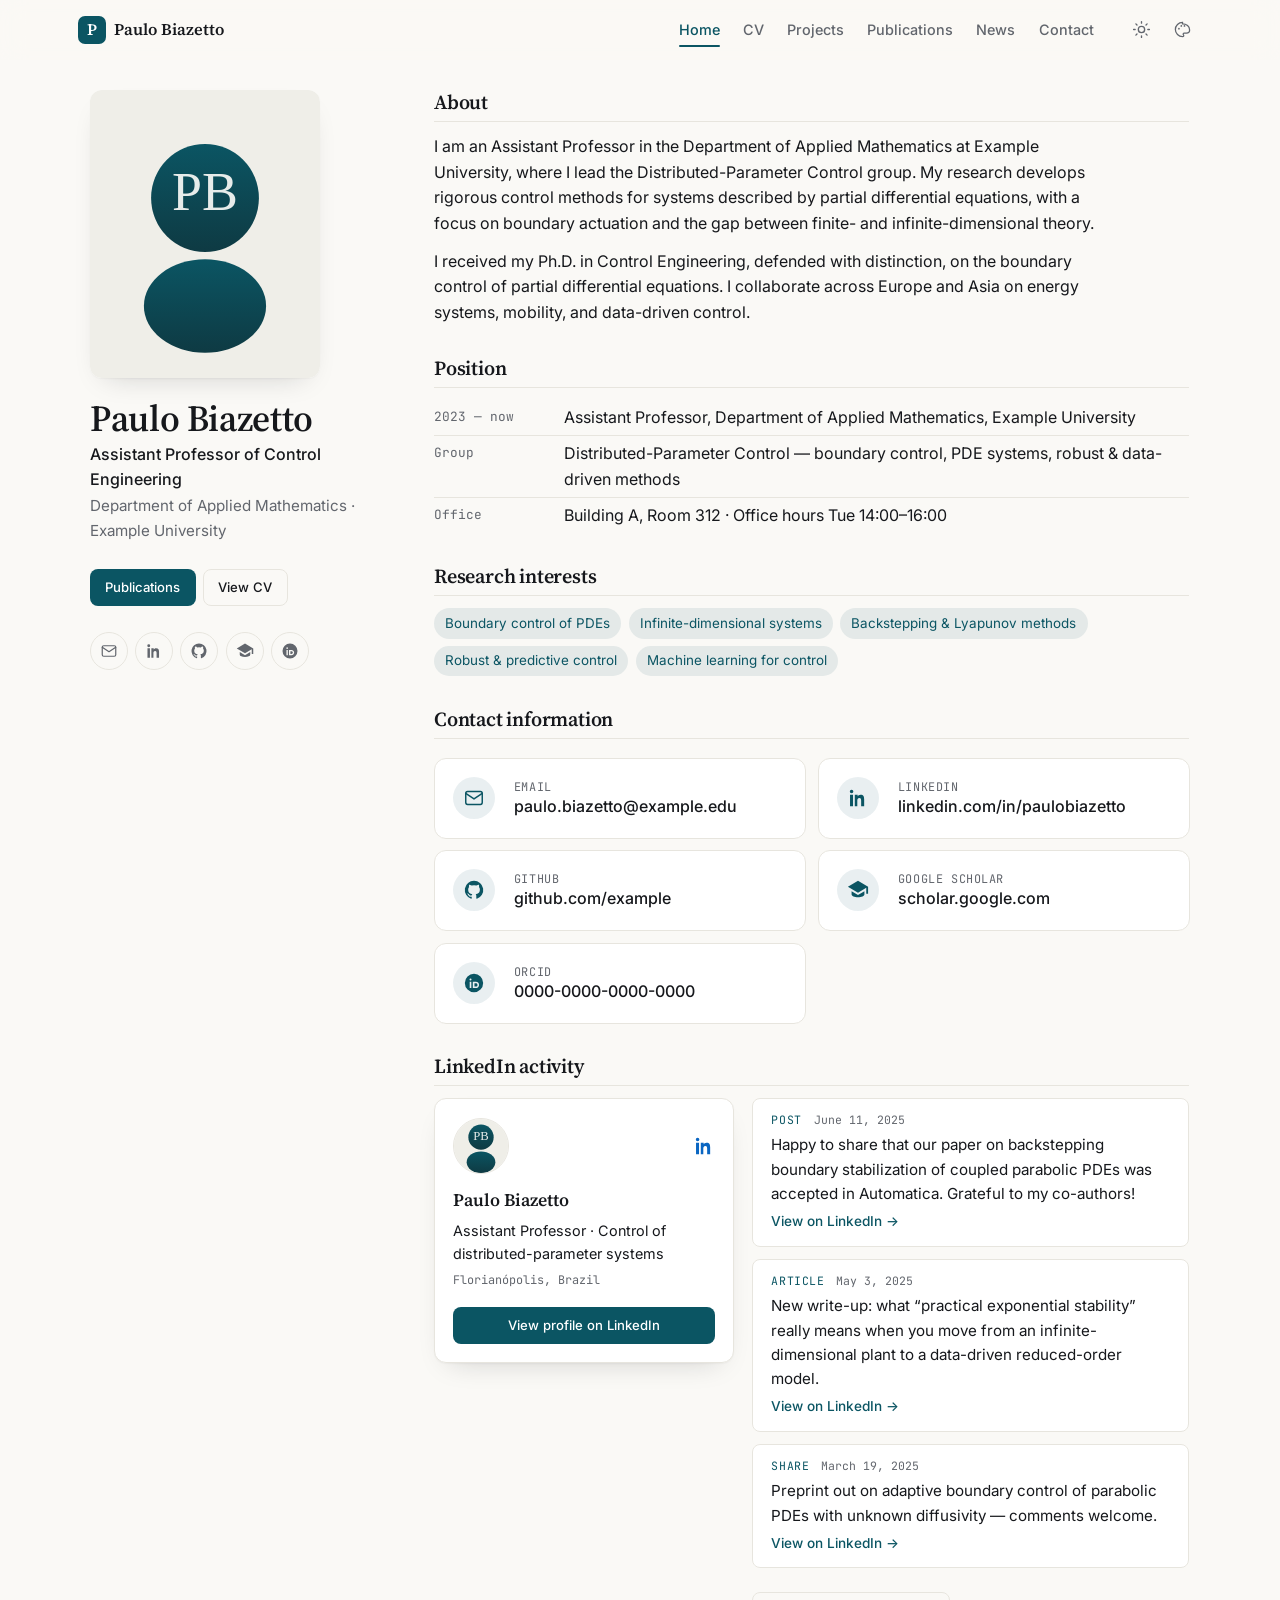
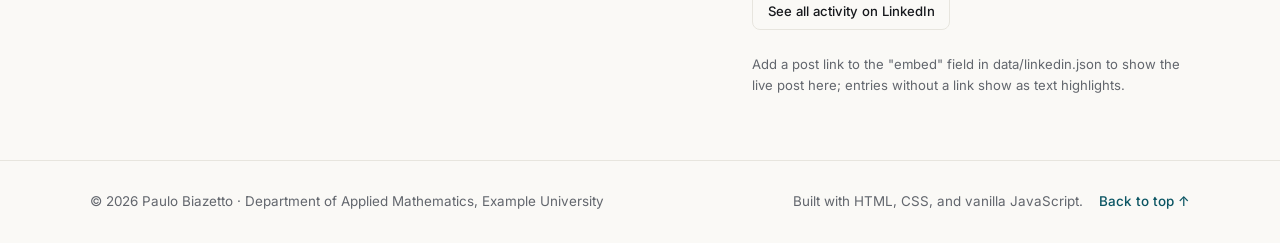
==== index.html @ f9e69242 "Initial commit" ====
<!DOCTYPE html>
<html lang="en">
<head>
  <meta charset="UTF-8" />
  <meta name="viewport" content="width=device-width, initial-scale=1.0" />

  <!-- SEO & social (edit per page) -->
  <title>Paulo Biazetto — Control of Distributed-Parameter Systems</title>
  <meta name="description" content="Homepage of Paulo Biazetto: boundary control of PDEs, infinite-dimensional systems, and machine learning for control. About, position, contact, and LinkedIn activity." />
  <meta name="keywords" content="Paulo Biazetto, boundary control, PDE control, infinite-dimensional systems, backstepping, robust control, applied mathematics" />
  <meta name="author" content="Paulo Biazetto" />
  <link rel="canonical" href="https://example.edu/~paulo.biazetto/index.html" />
  <meta property="og:type" content="website" />
  <meta property="og:title" content="Paulo Biazetto — Control of Distributed-Parameter Systems" />
  <meta property="og:description" content="Boundary control of PDEs, infinite-dimensional systems, and machine learning for control." />
  <meta property="og:url" content="https://example.edu/~paulo.biazetto/index.html" />
  <meta property="og:image" content="assets/profile/profile.svg" />
  <meta name="twitter:card" content="summary_large_image" />
  <meta name="twitter:title" content="Paulo Biazetto — Control of Distributed-Parameter Systems" />
  <meta name="twitter:description" content="Boundary control of PDEs, infinite-dimensional systems, and machine learning for control." />
  <meta name="twitter:image" content="assets/profile/profile.svg" />
  <link rel="icon" type="image/svg+xml" href="assets/icons/favicon.svg" />

  <!-- Fonts -->
  <link rel="preconnect" href="https://fonts.googleapis.com" />
  <link rel="preconnect" href="https://fonts.gstatic.com" crossorigin />
  <link href="https://fonts.googleapis.com/css2?family=Inter:wght@400;500;600&family=Source+Serif+4:opsz,wght@8..60,400;8..60,600&family=JetBrains+Mono:wght@400;500&display=swap" rel="stylesheet" />

  <link rel="stylesheet" href="style.css" />

  <!-- Apply saved theme/accent BEFORE first paint to avoid a flash.
       This tiny script must stay inline in <head>. -->
  <script>
    (function () {
      try {
        var t = localStorage.getItem("site-theme");
        var prefersDark = window.matchMedia && window.matchMedia("(prefers-color-scheme: dark)").matches;
        if (t === "dark" || (t === null && prefersDark)) {
          document.documentElement.setAttribute("data-theme", "dark");
        }
        var a = localStorage.getItem("site-accent");
        if (a) document.documentElement.style.setProperty("--color-primary", a);
      } catch (e) {}
    })();
  </script>
</head>

<body data-page="home">
  <span id="top"></span>
  <a class="skip-link" href="#home-main">Skip to main content</a>

  <!-- Shared header is injected here by script.js -->
  <header class="site-header" id="site-header"></header>

  <main class="page">
    <div class="container">
      <div class="home-grid">

        <!-- LEFT: identity / presentation -->
        <aside class="home-aside">
          <!-- Professional photo placeholder — replace src with a real photo. -->
          <img class="home-photo" src="assets/profile/profile.svg" alt="Portrait of Paulo Biazetto" width="640" height="800" />
          <div>
            <h1 class="home-name">Paulo Biazetto</h1>
            <p class="home-role">Assistant Professor of Control Engineering</p>
            <p class="home-affil">Department of Applied Mathematics · Example University</p>
          </div>
          <div class="home-actions">
            <a class="button button--primary button--sm" href="publications.html">Publications</a>
            <a class="button button--ghost button--sm" href="cv.html">View CV</a>
          </div>
          <!-- Social icons injected from the shared CONTACTS config -->
          <div class="socials" data-socials aria-label="Profiles and contact"></div>
        </aside>

        <!-- RIGHT: about, position, interests, contact, linkedin -->
        <div class="home-main" id="home-main">

          <!-- About / Biography -->
          <section class="home-block" aria-labelledby="about-heading">
            <h2 class="home-block__heading" id="about-heading">About</h2>
            <div class="prose">
              <p>
                I am an Assistant Professor in the Department of Applied Mathematics at
                Example University, where I lead the Distributed-Parameter Control group.
                My research develops rigorous control methods for systems described by
                partial differential equations, with a focus on boundary actuation and the
                gap between finite- and infinite-dimensional theory.
              </p>
              <p>
                I received my Ph.D. in Control Engineering, defended with distinction, on the
                boundary control of partial differential equations. I collaborate across
                Europe and Asia on energy systems, mobility, and data-driven control.
              </p>
            </div>
          </section>

          <!-- Position -->
          <section class="home-block" aria-labelledby="position-heading">
            <h2 class="home-block__heading" id="position-heading">Position</h2>
            <div class="kv">
              <span class="kv__key">2023 — now</span>
              <span>Assistant Professor, Department of Applied Mathematics, Example University</span>
            </div>
            <div class="kv">
              <span class="kv__key">Group</span>
              <span>Distributed-Parameter Control — boundary control, PDE systems, robust &amp; data-driven methods</span>
            </div>
            <div class="kv">
              <span class="kv__key">Office</span>
              <span>Building A, Room 312 · Office hours Tue 14:00–16:00</span>
            </div>
          </section>

          <!-- Research interests -->
          <section class="home-block" aria-labelledby="interests-heading">
            <h2 class="home-block__heading" id="interests-heading">Research interests</h2>
            <ul class="tag-list">
              <li class="tag">Boundary control of PDEs</li>
              <li class="tag">Infinite-dimensional systems</li>
              <li class="tag">Backstepping &amp; Lyapunov methods</li>
              <li class="tag">Robust &amp; predictive control</li>
              <li class="tag">Machine learning for control</li>
            </ul>
          </section>

          <!-- Contact information (shared config) -->
          <section class="home-block" id="home-contact" aria-labelledby="contact-heading">
            <h2 class="home-block__heading" id="contact-heading">Contact information</h2>
            <ul class="contact-list" data-contacts></ul>
          </section>

          <!-- LinkedIn activity -->
          <section class="home-block linkedin" aria-labelledby="linkedin-heading">
            <h2 class="home-block__heading" id="linkedin-heading">LinkedIn activity</h2>
            <div class="linkedin__grid">
              <!-- Native profile card (always rendered, styled to match) -->
              <div class="linkedin__profile" id="linkedin-profile"></div>
              <!-- Recent posts (from a feed if configured, else curated highlights) -->
              <div class="linkedin__feed" id="linkedin-feed"></div>
            </div>
          </section>

        </div>
      </div>
    </div>
  </main>

  <!-- Shared footer is injected here by script.js -->
  <footer class="site-footer" id="site-footer"></footer>

  <script src="script.js" defer></script>
</body>
</html>
---- style.css ----
/* ===================================================================
   Paulo Biazetto — Academic Website (v2)
   style.css

   What changed from v1
   --------------------
   • Multipage layout (one stylesheet shared by every page)
   • More compact spacing scale and tighter components
   • Theming: light/dark mode + a user-selectable accent color.
     The accent is a single token (--color-primary); every related
     shade is derived from it with color-mix(), so changing one value
     re-themes the whole site. Dark mode is a [data-theme="dark"] layer.

   Sections
   --------
   1. Design tokens + theme layers
   2. Reset & base
   3. Layout primitives
   4. Typography helpers
   5. Header / nav / appearance controls
   6. Components (hero/home, cv, research, projects, publications,
      news, contact, linkedin, footer)
   7. Reveal animations
   8. Responsive
   9. Reduced motion
   =================================================================== */


/* ===================================================================
   1. DESIGN TOKENS  (edit these to re-skin everything)
   =================================================================== */
:root {
  /* --- Accent (single source; shades are derived below) --- */
  --color-primary: #0b5563;
  --color-primary-dark: color-mix(in srgb, var(--color-primary) 86%, #000);
  --color-on-primary: #ffffff;             /* text on accent fills */
  --color-accent-text: var(--color-primary); /* accent used as text (links) */
  --color-tint: color-mix(in srgb, var(--color-primary) 9%, transparent);
  --color-secondary: #8a5a2b;

  /* --- Light theme surfaces --- */
  --color-background: #faf9f6;
  --color-surface: #ffffff;
  --color-text: #16181c;
  --color-muted: #62666d;
  --color-border: #e7e5de;

  /* --- Typography (serif display · sans body · mono data) --- */
  --font-body: "Inter", system-ui, -apple-system, "Segoe UI", Roboto, Helvetica, Arial, sans-serif;
  --font-heading: "Source Serif 4", Georgia, "Times New Roman", serif;
  --font-mono: "JetBrains Mono", ui-monospace, SFMono-Regular, Menlo, Consolas, monospace;

  /* --- Compact spacing scale --- */
  --spacing-xs: 0.45rem;
  --spacing-sm: 0.75rem;
  --spacing-md: 1.15rem;
  --spacing-lg: 1.9rem;
  --spacing-xl: 2.75rem;
  --spacing-2xl: 4rem;

  /* --- Shape & depth --- */
  --radius: 12px;
  --radius-sm: 8px;
  --shadow: 0 1px 2px rgba(20, 22, 26, 0.04), 0 12px 28px -16px rgba(20, 22, 26, 0.22);
  --shadow-hover: 0 2px 4px rgba(20, 22, 26, 0.05), 0 20px 40px -18px rgba(20, 22, 26, 0.30);

  /* --- Motion (single switch; set to 0s to disable) --- */
  --transition-speed: 0.32s;
  --ease: cubic-bezier(0.22, 0.61, 0.36, 1);

  /* --- Layout --- */
  --max-width: 1160px;
  --content-width: 700px;
  --nav-height: 60px;

  color-scheme: light;
}

/* --- Dark theme layer --- */
[data-theme="dark"] {
  --color-background: #0f1216;
  --color-surface: #171b21;
  --color-text: #e8e9e7;
  --color-muted: #99a0a8;
  --color-border: #2a2f37;

  /* In dark mode, lighten the accent when it is used as text/links so
     it keeps enough contrast against the dark background. */
  --color-accent-text: color-mix(in srgb, var(--color-primary) 50%, #ffffff);
  --color-tint: color-mix(in srgb, var(--color-primary) 24%, transparent);
  --color-primary-dark: color-mix(in srgb, var(--color-primary) 78%, #fff);
  --shadow: 0 1px 2px rgba(0, 0, 0, 0.5), 0 16px 34px -18px rgba(0, 0, 0, 0.75);
  --shadow-hover: 0 2px 6px rgba(0, 0, 0, 0.55), 0 22px 44px -18px rgba(0, 0, 0, 0.85);

  color-scheme: dark;
}


/* ===================================================================
   2. RESET & BASE
   =================================================================== */
*,
*::before,
*::after { box-sizing: border-box; }

html {
  scroll-behavior: smooth;
  scroll-padding-top: calc(var(--nav-height) + var(--spacing-md));
  -webkit-text-size-adjust: 100%;
}

body {
  margin: 0;
  font-family: var(--font-body);
  font-size: 1rem;             /* 16px base — denser than v1 */
  line-height: 1.6;
  color: var(--color-text);
  background-color: var(--color-background);
  -webkit-font-smoothing: antialiased;
  text-rendering: optimizeLegibility;
  /* Smooth the flip between light/dark. */
  transition: background-color var(--transition-speed) var(--ease),
              color var(--transition-speed) var(--ease);
}

img { max-width: 100%; height: auto; display: block; }

a {
  color: var(--color-accent-text);
  text-decoration: none;
  transition: color var(--transition-speed) var(--ease);
}
a:hover { color: var(--color-primary-dark); }

ul, ol { list-style: none; margin: 0; padding: 0; }

h1, h2, h3, h4 {
  font-family: var(--font-heading);
  font-weight: 600;
  line-height: 1.2;
  color: var(--color-text);
  margin: 0;
  letter-spacing: -0.01em;
}

:focus-visible {
  outline: 2px solid var(--color-accent-text);
  outline-offset: 3px;
  border-radius: 2px;
}


/* ===================================================================
   3. LAYOUT PRIMITIVES
   =================================================================== */
.container {
  width: 100%;
  max-width: var(--max-width);
  margin-inline: auto;
  padding-inline: var(--spacing-md);
}
.container--narrow { max-width: var(--content-width); }

/* Each page's content lives in .page; padding clears the fixed header. */
.page {
  padding-top: calc(var(--nav-height) + var(--spacing-lg));
  padding-bottom: var(--spacing-2xl);
}

.page-header { margin-bottom: var(--spacing-lg); }

.skip-link {
  position: absolute;
  left: var(--spacing-md);
  top: -100px;
  z-index: 1000;
  background: var(--color-primary);
  color: var(--color-on-primary);
  padding: var(--spacing-xs) var(--spacing-md);
  border-radius: var(--radius-sm);
  transition: top var(--transition-speed) var(--ease);
}
.skip-link:focus { top: var(--spacing-xs); color: var(--color-on-primary); }


/* ===================================================================
   4. TYPOGRAPHY HELPERS
   =================================================================== */
.eyebrow {
  font-family: var(--font-mono);
  font-size: 0.72rem;
  font-weight: 500;
  letter-spacing: 0.16em;
  text-transform: uppercase;
  color: var(--color-accent-text);
  margin: 0 0 var(--spacing-xs);
  display: inline-flex;
  align-items: center;
  gap: 0.6em;
}
.eyebrow::before {
  content: "";
  width: 1.5rem;
  height: 1px;
  background-color: currentColor;
  display: inline-block;
}

.page-title {
  font-size: clamp(1.7rem, 1.2rem + 2vw, 2.3rem);
  margin-bottom: var(--spacing-xs);
}

.section__intro {
  color: var(--color-muted);
  max-width: 62ch;
  margin: 0 0 var(--spacing-lg);
}

.prose p { margin: 0 0 var(--spacing-sm); max-width: 68ch; }
.prose p:last-child { margin-bottom: 0; }

.visually-hidden {
  position: absolute; width: 1px; height: 1px; padding: 0; margin: -1px;
  overflow: hidden; clip: rect(0, 0, 0, 0); white-space: nowrap; border: 0;
}

/* Small heading used inside Home/CV blocks. */
.block-title {
  font-family: var(--font-body);
  font-size: 0.78rem;
  font-weight: 600;
  letter-spacing: 0.08em;
  text-transform: uppercase;
  color: var(--color-muted);
  margin: 0 0 var(--spacing-sm);
}


/* ===================================================================
   5. HEADER / NAV / APPEARANCE CONTROLS
   (markup is injected by script.js into #site-header)
   =================================================================== */
.site-header {
  position: fixed;
  inset: 0 0 auto 0;
  z-index: 100;
  height: var(--nav-height);
  background-color: color-mix(in srgb, var(--color-background) 82%, transparent);
  backdrop-filter: saturate(180%) blur(12px);
  -webkit-backdrop-filter: saturate(180%) blur(12px);
  border-bottom: 1px solid transparent;
  transition: border-color var(--transition-speed) var(--ease),
              box-shadow var(--transition-speed) var(--ease),
              background-color var(--transition-speed) var(--ease);
}
.site-header.is-scrolled {
  border-bottom-color: var(--color-border);
  box-shadow: 0 1px 20px -12px rgba(0, 0, 0, 0.35);
}

.nav {
  height: 100%;
  max-width: var(--max-width);
  margin-inline: auto;
  padding-inline: var(--spacing-md);
  display: flex;
  align-items: center;
  gap: var(--spacing-md);
}

.nav__brand {
  display: inline-flex;
  align-items: center;
  gap: var(--spacing-xs);
  color: var(--color-text);
  font-weight: 600;
  margin-right: auto;            /* push the rest to the right */
}
.nav__brand:hover { color: var(--color-text); }
.nav__brand-mark {
  display: grid; place-items: center;
  width: 28px; height: 28px;
  border-radius: 7px;
  background-color: var(--color-primary);
  color: var(--color-on-primary);
  font-family: var(--font-heading);
  font-size: 1rem;
}
.nav__brand-name { font-family: var(--font-heading); font-size: 1.02rem; }

.nav__menu { display: flex; align-items: center; gap: 0.15rem; }
.nav__link {
  position: relative;
  display: inline-block;
  padding: 0.35rem 0.65rem;
  color: var(--color-muted);
  font-size: 0.9rem;
  font-weight: 500;
  border-radius: var(--radius-sm);
  transition: color var(--transition-speed) var(--ease),
              background-color var(--transition-speed) var(--ease);
}
.nav__link:hover { color: var(--color-text); background-color: var(--color-tint); }
.nav__link.is-active { color: var(--color-accent-text); }
.nav__link.is-active::after {
  content: "";
  position: absolute; left: 0.65rem; right: 0.65rem; bottom: 0;
  height: 2px; background-color: var(--color-accent-text); border-radius: 2px;
}

/* Appearance controls (theme toggle + palette) */
.appearance { display: flex; align-items: center; gap: 0.2rem; position: relative; }
.icon-btn {
  display: grid; place-items: center;
  width: 38px; height: 38px;
  border: 1px solid transparent;
  background: transparent;
  color: var(--color-muted);
  border-radius: var(--radius-sm);
  cursor: pointer;
  transition: color var(--transition-speed) var(--ease),
              background-color var(--transition-speed) var(--ease),
              border-color var(--transition-speed) var(--ease);
}
.icon-btn:hover { color: var(--color-text); background-color: var(--color-tint); }
.icon-btn svg { width: 19px; height: 19px; }

/* Show the correct theme icon for the active theme. */
.icon-btn .icon-moon { display: none; }
[data-theme="dark"] .icon-btn .icon-sun { display: none; }
[data-theme="dark"] .icon-btn .icon-moon { display: block; }

/* Palette popover */
.palette-pop {
  position: absolute;
  top: calc(100% + 8px);
  right: 0;
  width: 232px;
  padding: var(--spacing-md);
  background-color: var(--color-surface);
  border: 1px solid var(--color-border);
  border-radius: var(--radius);
  box-shadow: var(--shadow-hover);
  z-index: 200;
  opacity: 0;
  visibility: hidden;
  transform: translateY(-6px);
  transition: opacity var(--transition-speed) var(--ease),
              transform var(--transition-speed) var(--ease),
              visibility var(--transition-speed) var(--ease);
}
.palette-pop.is-open { opacity: 1; visibility: visible; transform: none; }
.palette-pop__label {
  font-family: var(--font-mono);
  font-size: 0.68rem;
  letter-spacing: 0.08em;
  text-transform: uppercase;
  color: var(--color-muted);
  margin: 0 0 var(--spacing-sm);
}
.swatches { display: flex; flex-wrap: wrap; gap: var(--spacing-xs); margin-bottom: var(--spacing-md); }
.swatch {
  width: 30px; height: 30px;
  border-radius: 50%;
  border: 2px solid transparent;
  outline: 1px solid var(--color-border);
  outline-offset: 1px;
  cursor: pointer;
  padding: 0;
  transition: transform var(--transition-speed) var(--ease);
}
.swatch:hover { transform: scale(1.08); }
.swatch.is-active { border-color: var(--color-surface); outline-color: var(--color-text); }
.palette-custom { display: flex; align-items: center; justify-content: space-between; gap: var(--spacing-sm); }
.palette-custom label { font-size: 0.82rem; color: var(--color-muted); }
.palette-custom input[type="color"] {
  width: 38px; height: 28px; padding: 0; border: 1px solid var(--color-border);
  border-radius: var(--radius-sm); background: none; cursor: pointer;
}

/* Hamburger toggle */
.nav__toggle {
  display: none;
  flex-direction: column; justify-content: center; gap: 5px;
  width: 38px; height: 38px; padding: 0;
  border: none; background: transparent; cursor: pointer; border-radius: var(--radius-sm);
}
.nav__toggle-bar {
  display: block; width: 21px; height: 2px; margin-inline: auto;
  background-color: var(--color-text); border-radius: 2px;
  transition: transform var(--transition-speed) var(--ease), opacity var(--transition-speed) var(--ease);
}
.nav__toggle[aria-expanded="true"] .nav__toggle-bar:nth-child(1) { transform: translateY(7px) rotate(45deg); }
.nav__toggle[aria-expanded="true"] .nav__toggle-bar:nth-child(2) { opacity: 0; }
.nav__toggle[aria-expanded="true"] .nav__toggle-bar:nth-child(3) { transform: translateY(-7px) rotate(-45deg); }


/* ===================================================================
   6a. BUTTONS
   =================================================================== */
.button {
  display: inline-flex; align-items: center; justify-content: center;
  padding: 0.6rem 1.2rem;
  font-family: var(--font-body); font-size: 0.9rem; font-weight: 500;
  border-radius: var(--radius-sm); border: 1px solid transparent; cursor: pointer;
  transition: background-color var(--transition-speed) var(--ease),
              border-color var(--transition-speed) var(--ease),
              color var(--transition-speed) var(--ease),
              transform var(--transition-speed) var(--ease);
}
.button:active { transform: translateY(1px); }
.button--primary { background-color: var(--color-primary); color: var(--color-on-primary); }
.button--primary:hover { background-color: var(--color-primary-dark); color: var(--color-on-primary); }
.button--ghost { background: transparent; border-color: var(--color-border); color: var(--color-text); }
.button--ghost:hover { border-color: var(--color-accent-text); color: var(--color-accent-text); }
.button--sm { padding: 0.45rem 0.9rem; font-size: 0.82rem; }


/* ===================================================================
   6b. HOME — presentation + about side by side
   =================================================================== */
.home-grid {
  display: grid;
  grid-template-columns: 1fr;
  gap: var(--spacing-xl);
  align-items: start;
}

/* Left identity column. */
.home-aside { display: flex; flex-direction: column; gap: var(--spacing-md); }
.home-photo {
  width: 100%;
  max-width: 230px;
  border-radius: var(--radius);
  box-shadow: var(--shadow);
  background-color: var(--color-surface);
}
.home-name { font-size: clamp(1.8rem, 1.4rem + 2vw, 2.3rem); margin: 0; }
.home-role { font-weight: 500; margin: 0.1rem 0 0; }
.home-affil { color: var(--color-muted); margin: 0.1rem 0 0; font-size: 0.95rem; }
.home-actions { display: flex; flex-wrap: wrap; gap: var(--spacing-xs); margin-top: var(--spacing-xs); }

/* Social icon row. */
.socials { display: flex; flex-wrap: wrap; gap: var(--spacing-xs); margin-top: var(--spacing-xs); }
.social {
  display: grid; place-items: center;
  width: 38px; height: 38px;
  border-radius: 50%;
  border: 1px solid var(--color-border);
  color: var(--color-muted);
  transition: color var(--transition-speed) var(--ease),
              border-color var(--transition-speed) var(--ease),
              transform var(--transition-speed) var(--ease);
}
.social:hover { color: var(--color-accent-text); border-color: var(--color-accent-text); transform: translateY(-2px); }
.social svg { width: 18px; height: 18px; }

/* Right content column. */
.home-main { display: flex; flex-direction: column; gap: var(--spacing-lg); }
.home-block { }
.home-block__heading {
  font-size: 1.25rem;
  margin: 0 0 var(--spacing-sm);
  padding-bottom: var(--spacing-xs);
  border-bottom: 1px solid var(--color-border);
}

/* Compact key/value lines (Position, etc.). */
.kv { display: flex; gap: var(--spacing-md); padding-block: 0.3rem; }
.kv + .kv { border-top: 1px solid var(--color-border); }
.kv__key { flex: 0 0 7rem; font-family: var(--font-mono); font-size: 0.8rem; color: var(--color-muted); padding-top: 0.1rem; }

.tag-list { display: flex; flex-wrap: wrap; gap: var(--spacing-xs); }
.tag {
  font-size: 0.84rem; padding: 0.28rem 0.7rem;
  background-color: var(--color-tint); color: var(--color-accent-text);
  border-radius: 999px;
}


/* ===================================================================
   6c. LINKEDIN ACTIVITY
   =================================================================== */
.linkedin { }
.linkedin__grid {
  display: grid;
  grid-template-columns: 1fr;
  gap: var(--spacing-md);
  align-items: start;
}

/* Native profile card (self-styled so it always aligns with the block). */
.linkedin__profile { min-width: 0; }
.li-card {
  display: flex;
  flex-direction: column;
  gap: 0.3rem;
  padding: var(--spacing-md);
  background-color: var(--color-surface);
  border: 1px solid var(--color-border);
  border-radius: var(--radius);
  box-shadow: var(--shadow);
}
.li-card__top { display: flex; align-items: center; justify-content: space-between; margin-bottom: var(--spacing-xs); }
.li-card__avatar {
  width: 56px; height: 56px; border-radius: 50%;
  object-fit: cover; background-color: var(--color-background);
  border: 1px solid var(--color-border);
}
.li-card__brand { color: #0a66c2; display: inline-flex; }
[data-theme="dark"] .li-card__brand { color: #70b5f9; }
.li-card__name { font-family: var(--font-heading); font-size: 1.1rem; font-weight: 600; margin: 0; }
.li-card__headline { color: var(--color-text); font-size: 0.9rem; margin: 0; }
.li-card__location { color: var(--color-muted); font-family: var(--font-mono); font-size: 0.74rem; margin: 0.1rem 0 0; }
.li-card__cta { margin-top: var(--spacing-sm); width: 100%; }
.linkedin__feed { display: flex; flex-direction: column; gap: var(--spacing-sm); }
.li-post {
  padding: var(--spacing-sm) var(--spacing-md);
  background-color: var(--color-surface);
  border: 1px solid var(--color-border);
  border-radius: var(--radius-sm);
  transition: border-color var(--transition-speed) var(--ease),
              transform var(--transition-speed) var(--ease);
}
.li-post:hover { border-color: var(--color-accent-text); transform: translateX(2px); }
.li-post__meta {
  display: flex; gap: var(--spacing-sm); align-items: baseline;
  font-family: var(--font-mono); font-size: 0.72rem;
  color: var(--color-muted); margin-bottom: 0.25rem;
}
.li-post__type {
  color: var(--color-accent-text);
  text-transform: uppercase; letter-spacing: 0.05em;
}
.li-post__text { margin: 0; font-size: 0.95rem; }
.li-post a.li-post__link { display: inline-block; margin-top: 0.3rem; font-size: 0.85rem; font-weight: 500; }

/* Official LinkedIn post embed (live iframe) inside our frame.
   LinkedIn renders at a fixed 504px width, so we cap and center it and
   let it shrink to the column on narrow screens. */
.li-post--embed { padding: 0; background: transparent; border: none; }
.li-post--embed:hover { transform: none; border: none; }
.li-embed__frame {
  width: 100%;
  max-width: 550px;
  border: 1px solid var(--color-border);
  border-radius: var(--radius);
  overflow: hidden;
  background-color: #fff;
}
.li-embed {
  display: block;
  width: 100%;
  height: 540px;
  border: 0;
}
.linkedin__cta { margin-top: var(--spacing-sm); }
.linkedin__note { font-size: 0.82rem; color: var(--color-muted); margin: var(--spacing-sm) 0 0; }


/* ===================================================================
   6d. CV PAGE
   =================================================================== */
.cv-actions { display: flex; flex-wrap: wrap; gap: var(--spacing-sm); margin-bottom: var(--spacing-lg); }
.cv-section { margin-bottom: var(--spacing-lg); }
.cv-section__heading {
  font-size: 1.2rem;
  margin: 0 0 var(--spacing-sm);
  padding-bottom: var(--spacing-xs);
  border-bottom: 1px solid var(--color-border);
}
.cv-entry { display: grid; grid-template-columns: 7.5rem 1fr; gap: var(--spacing-md); padding-block: var(--spacing-xs); }
.cv-entry + .cv-entry { border-top: 1px solid var(--color-border); }
.cv-entry__when { font-family: var(--font-mono); font-size: 0.82rem; color: var(--color-muted); padding-top: 0.1rem; }
.cv-entry__what { min-width: 0; }
.cv-entry__title { font-weight: 600; margin: 0; }
.cv-entry__sub { color: var(--color-muted); margin: 0.1rem 0 0; font-size: 0.92rem; }


/* ===================================================================
   6e. RESEARCH (kept available; compact)
   =================================================================== */
.research { display: grid; gap: 0; }
.research__item {
  display: grid; grid-template-columns: 1fr; gap: var(--spacing-sm);
  padding-block: var(--spacing-md);
  border-top: 1px solid var(--color-border);
  align-items: start;
}
.research__item:last-child { border-bottom: 1px solid var(--color-border); }
.research__content { min-width: 0; }
.research__index { font-family: var(--font-mono); font-size: 0.78rem; color: var(--color-muted); }
.research__title { font-size: 1.15rem; margin: 0.15rem 0 var(--spacing-xs); }
.research__desc { color: var(--color-muted); margin: 0 0 var(--spacing-xs); max-width: 62ch; }
.research__media img { width: 100%; border-radius: var(--radius-sm); border: 1px solid var(--color-border); }


/* ===================================================================
   6f. PROJECTS — expandable cards
   =================================================================== */
.projects { display: grid; grid-template-columns: 1fr; gap: var(--spacing-md); }
.project {
  background-color: var(--color-surface);
  border: 1px solid var(--color-border);
  border-radius: var(--radius);
  overflow: hidden;
  transition: box-shadow var(--transition-speed) var(--ease), transform var(--transition-speed) var(--ease);
}
.project:hover { box-shadow: var(--shadow-hover); transform: translateY(-3px); }
.project__media { aspect-ratio: 16 / 6.5; background-color: var(--color-background); border-bottom: 1px solid var(--color-border); }
.project__media img { width: 100%; height: 100%; object-fit: cover; }
.project__body { padding: var(--spacing-md); }
.project__head { display: flex; align-items: flex-start; justify-content: space-between; gap: var(--spacing-sm); }
.project__title { font-size: 1.12rem; margin: 0; }
.project__status {
  flex: 0 0 auto; font-family: var(--font-mono); font-size: 0.68rem;
  letter-spacing: 0.06em; text-transform: uppercase;
  padding: 0.22rem 0.55rem; border-radius: 999px;
  border: 1px solid var(--color-border); color: var(--color-muted); white-space: nowrap;
}
.project__status[data-status="Active"] { color: var(--color-accent-text); border-color: var(--color-accent-text); background-color: var(--color-tint); }
.project__desc { color: var(--color-muted); margin: var(--spacing-xs) 0 0; font-size: 0.95rem; }
.project__details { display: grid; grid-template-rows: 0fr; transition: grid-template-rows var(--transition-speed) var(--ease); }
.project__details.is-open { grid-template-rows: 1fr; }
.project__details-inner { overflow: hidden; }
.project__meta { margin-top: var(--spacing-sm); padding-top: var(--spacing-sm); border-top: 1px solid var(--color-border); display: grid; gap: var(--spacing-xs); }
.project__meta-row { display: flex; gap: var(--spacing-sm); font-size: 0.9rem; }
.project__meta-key { flex: 0 0 6.5rem; font-family: var(--font-mono); font-size: 0.74rem; letter-spacing: 0.04em; text-transform: uppercase; color: var(--color-muted); padding-top: 0.12rem; }
.project__links { display: flex; flex-wrap: wrap; gap: var(--spacing-xs); margin-top: var(--spacing-sm); }
.project__link { font-size: 0.84rem; font-weight: 500; padding: 0.35rem 0.75rem; border: 1px solid var(--color-border); border-radius: var(--radius-sm); transition: border-color var(--transition-speed) var(--ease); }
.project__link:hover { border-color: var(--color-accent-text); }
.project__toggle { margin-top: var(--spacing-sm); background: none; border: none; padding: 0; cursor: pointer; font-family: var(--font-body); font-size: 0.88rem; font-weight: 500; color: var(--color-accent-text); display: inline-flex; align-items: center; gap: 0.4em; }
.project__toggle-icon { transition: transform var(--transition-speed) var(--ease); }
.project__toggle[aria-expanded="true"] .project__toggle-icon { transform: rotate(180deg); }


/* ===================================================================
   6g. PUBLICATIONS
   =================================================================== */
.pub-controls { display: flex; flex-wrap: wrap; gap: var(--spacing-sm); align-items: center; justify-content: space-between; margin-bottom: var(--spacing-sm); }
.pub-search { flex: 1 1 280px; }
.pub-search__input {
  width: 100%; font-family: var(--font-body); font-size: 0.92rem; color: var(--color-text);
  padding: 0.6rem 0.9rem; background-color: var(--color-surface);
  border: 1px solid var(--color-border); border-radius: var(--radius-sm);
  transition: border-color var(--transition-speed) var(--ease), box-shadow var(--transition-speed) var(--ease);
}
.pub-search__input:focus { outline: none; border-color: var(--color-accent-text); box-shadow: 0 0 0 3px var(--color-tint); }
.pub-filters { display: flex; flex-wrap: wrap; gap: var(--spacing-xs); }
.pub-filter {
  font-family: var(--font-body); font-size: 0.82rem; font-weight: 500;
  padding: 0.35rem 0.8rem; border: 1px solid var(--color-border); border-radius: 999px;
  background-color: transparent; color: var(--color-muted); cursor: pointer;
  transition: color var(--transition-speed) var(--ease), background-color var(--transition-speed) var(--ease), border-color var(--transition-speed) var(--ease);
}
.pub-filter:hover { color: var(--color-text); border-color: var(--color-muted); }
.pub-filter.is-active { background-color: var(--color-primary); border-color: var(--color-primary); color: var(--color-on-primary); }
.pub-counter { font-family: var(--font-mono); font-size: 0.78rem; color: var(--color-muted); margin: 0 0 var(--spacing-md); }

.pub-list { display: grid; gap: 0; }
.pub-item {
  padding-block: var(--spacing-md);
  border-top: 1px solid var(--color-border);
  display: grid; grid-template-columns: 4rem 1fr; gap: var(--spacing-md);
}
.pub-list .pub-item:last-child { border-bottom: 1px solid var(--color-border); }
.pub-item__main { min-width: 0; }
.pub-item__gutter { min-width: 0; }
.pub-item__year { font-family: var(--font-mono); font-size: 0.88rem; color: var(--color-accent-text); padding-top: 0.1rem; }
.pub-item__type { display: inline-block; font-family: var(--font-mono); font-size: 0.66rem; letter-spacing: 0.06em; text-transform: uppercase; color: var(--color-muted); margin-top: 0.25rem; }
.pub-item__title { font-size: 1.02rem; font-weight: 600; line-height: 1.4; margin: 0 0 0.2rem; font-family: var(--font-body); color: var(--color-text); }
.pub-item__authors { color: var(--color-text); margin: 0 0 0.1rem; font-size: 0.92rem; }
.pub-item__venue { color: var(--color-muted); font-style: italic; margin: 0; font-size: 0.92rem; }
.pub-item__actions { display: flex; flex-wrap: wrap; gap: var(--spacing-sm); margin-top: var(--spacing-xs); }
.pub-action { font-size: 0.8rem; font-weight: 500; font-family: var(--font-mono); letter-spacing: 0.02em; color: var(--color-accent-text); background: none; border: none; padding: 0; cursor: pointer; }
.pub-action:hover { color: var(--color-primary-dark); text-decoration: underline; }
.pub-item mark { background-color: color-mix(in srgb, var(--color-secondary) 28%, transparent); color: inherit; padding: 0 0.1em; border-radius: 2px; }
.pub-reveal { display: grid; grid-template-rows: 0fr; transition: grid-template-rows var(--transition-speed) var(--ease); }
.pub-reveal.is-open { grid-template-rows: 1fr; }
.pub-reveal__inner { overflow: hidden; }
.pub-abstract { margin: var(--spacing-xs) 0 0; color: var(--color-muted); font-size: 0.92rem; max-width: 70ch; }
.pub-bibtex {
  margin: var(--spacing-xs) 0 0; padding: var(--spacing-sm) var(--spacing-md);
  background-color: var(--color-background); border: 1px solid var(--color-border); border-radius: var(--radius-sm);
  font-family: var(--font-mono); font-size: 0.78rem; line-height: 1.55; color: var(--color-text);
  overflow-x: auto; white-space: pre;
}
.pub-empty { padding-block: var(--spacing-lg); color: var(--color-muted); font-style: italic; }


/* ===================================================================
   6h. NEWS — vertical timeline
   =================================================================== */
.timeline { position: relative; margin-top: var(--spacing-md); padding-left: var(--spacing-lg); }
.timeline::before { content: ""; position: absolute; left: 6px; top: 6px; bottom: 6px; width: 2px; background-color: var(--color-border); }
.timeline__item { position: relative; padding-bottom: var(--spacing-lg); }
.timeline__item:last-child { padding-bottom: 0; }
.timeline__item::before {
  content: ""; position: absolute; left: calc(-1 * var(--spacing-lg) + 1px); top: 6px;
  width: 11px; height: 11px; border-radius: 50%;
  background-color: var(--color-surface); border: 2px solid var(--color-accent-text);
}
.timeline__date { font-family: var(--font-mono); font-size: 0.74rem; letter-spacing: 0.04em; text-transform: uppercase; color: var(--color-muted); margin: 0 0 0.15rem; }
.timeline__title { font-size: 1.05rem; font-family: var(--font-body); font-weight: 600; margin: 0 0 0.2rem; }
.timeline__desc { color: var(--color-muted); margin: 0; max-width: 62ch; }
.timeline__link { display: inline-block; margin-top: var(--spacing-xs); font-size: 0.88rem; font-weight: 500; }


/* ===================================================================
   6i. CONTACT
   =================================================================== */
.contact-list { display: grid; grid-template-columns: 1fr; gap: var(--spacing-sm); margin-top: var(--spacing-md); }
.contact-item {
  display: flex; align-items: center; gap: var(--spacing-md);
  padding: var(--spacing-md);
  background-color: var(--color-surface);
  border: 1px solid var(--color-border); border-radius: var(--radius);
  color: var(--color-text);
  transition: border-color var(--transition-speed) var(--ease), transform var(--transition-speed) var(--ease), box-shadow var(--transition-speed) var(--ease);
}
.contact-item:hover { border-color: var(--color-accent-text); transform: translateY(-2px); box-shadow: var(--shadow); color: var(--color-text); }
.contact-item__icon { flex: 0 0 auto; display: grid; place-items: center; width: 42px; height: 42px; border-radius: 50%; background-color: var(--color-tint); color: var(--color-accent-text); }
.contact-item__body { display: flex; flex-direction: column; line-height: 1.3; }
.contact-item__label { font-size: 0.74rem; font-family: var(--font-mono); letter-spacing: 0.05em; text-transform: uppercase; color: var(--color-muted); }
.contact-item__value { font-weight: 500; }


/* ===================================================================
   6j. FOOTER (injected into #site-footer)
   =================================================================== */
.site-footer { padding-block: var(--spacing-lg); border-top: 1px solid var(--color-border); background-color: var(--color-background); }
.site-footer__inner { display: flex; flex-wrap: wrap; gap: var(--spacing-xs); justify-content: space-between; align-items: center; }
.site-footer__copy, .site-footer__note { margin: 0; font-size: 0.84rem; color: var(--color-muted); }
.site-footer__top { margin-left: var(--spacing-sm); font-weight: 500; }


/* ===================================================================
   7. REVEAL ANIMATIONS
   =================================================================== */
.js-anim [data-reveal] {
  opacity: 0; transform: translateY(14px);
  transition: opacity var(--transition-speed) var(--ease), transform var(--transition-speed) var(--ease);
  will-change: opacity, transform;
}
.js-anim [data-reveal].is-visible { opacity: 1; transform: none; }


/* ===================================================================
   8. RESPONSIVE
   =================================================================== */
@media (min-width: 480px) {
  .contact-list { grid-template-columns: repeat(2, 1fr); }
}

@media (min-width: 768px) {
  .container { padding-inline: var(--spacing-lg); }
  .research__item { grid-template-columns: 1fr 260px; gap: var(--spacing-lg); }
  .research__media { order: 2; }
  .linkedin__grid { grid-template-columns: 300px 1fr; }
}

@media (min-width: 900px) {
  /* Presentation and About sit side by side on Home. */
  .home-grid { grid-template-columns: 300px 1fr; }
  .home-aside { position: sticky; top: calc(var(--nav-height) + var(--spacing-md)); }
}

@media (min-width: 1024px) {
  .projects { grid-template-columns: repeat(2, 1fr); }
  .contact-list { grid-template-columns: repeat(2, 1fr); }
  .pub-item { grid-template-columns: 5rem 1fr; }
}

/* Mobile navigation drawer (header is injected; same behavior as v1). */
@media (max-width: 767.98px) {
  .nav__toggle { display: flex; }
  .nav__menu {
    position: fixed; top: var(--nav-height); left: 0; right: 0;
    flex-direction: column; align-items: stretch; gap: 0;
    padding: var(--spacing-xs) var(--spacing-md) var(--spacing-md);
    background-color: var(--color-background);
    border-bottom: 1px solid var(--color-border);
    box-shadow: var(--shadow);
    transform: translateY(-12px); opacity: 0; visibility: hidden; pointer-events: none;
    transition: opacity var(--transition-speed) var(--ease), transform var(--transition-speed) var(--ease), visibility var(--transition-speed) var(--ease);
  }
  .nav__menu.is-open { transform: translateY(0); opacity: 1; visibility: visible; pointer-events: auto; }
  .nav__link { display: block; padding: 0.8rem 0.5rem; border-bottom: 1px solid var(--color-border); border-radius: 0; font-size: 1rem; }
  .nav__link:last-child { border-bottom: none; }
  .nav__link.is-active::after { display: none; }
  .home-aside { align-items: flex-start; }
}

@media (min-width: 1440px) {
  :root { --spacing-2xl: 5rem; }
}


/* ===================================================================
   9. REDUCED MOTION  (also the manual kill switch)
   =================================================================== */
@media (prefers-reduced-motion: reduce) {
  :root { --transition-speed: 0.001s; }
  html { scroll-behavior: auto; }
  *, *::before, *::after {
    animation-duration: 0.001s !important;
    animation-iteration-count: 1 !important;
    transition-duration: 0.001s !important;
  }
  .js-anim [data-reveal] { opacity: 1; transform: none; }
}
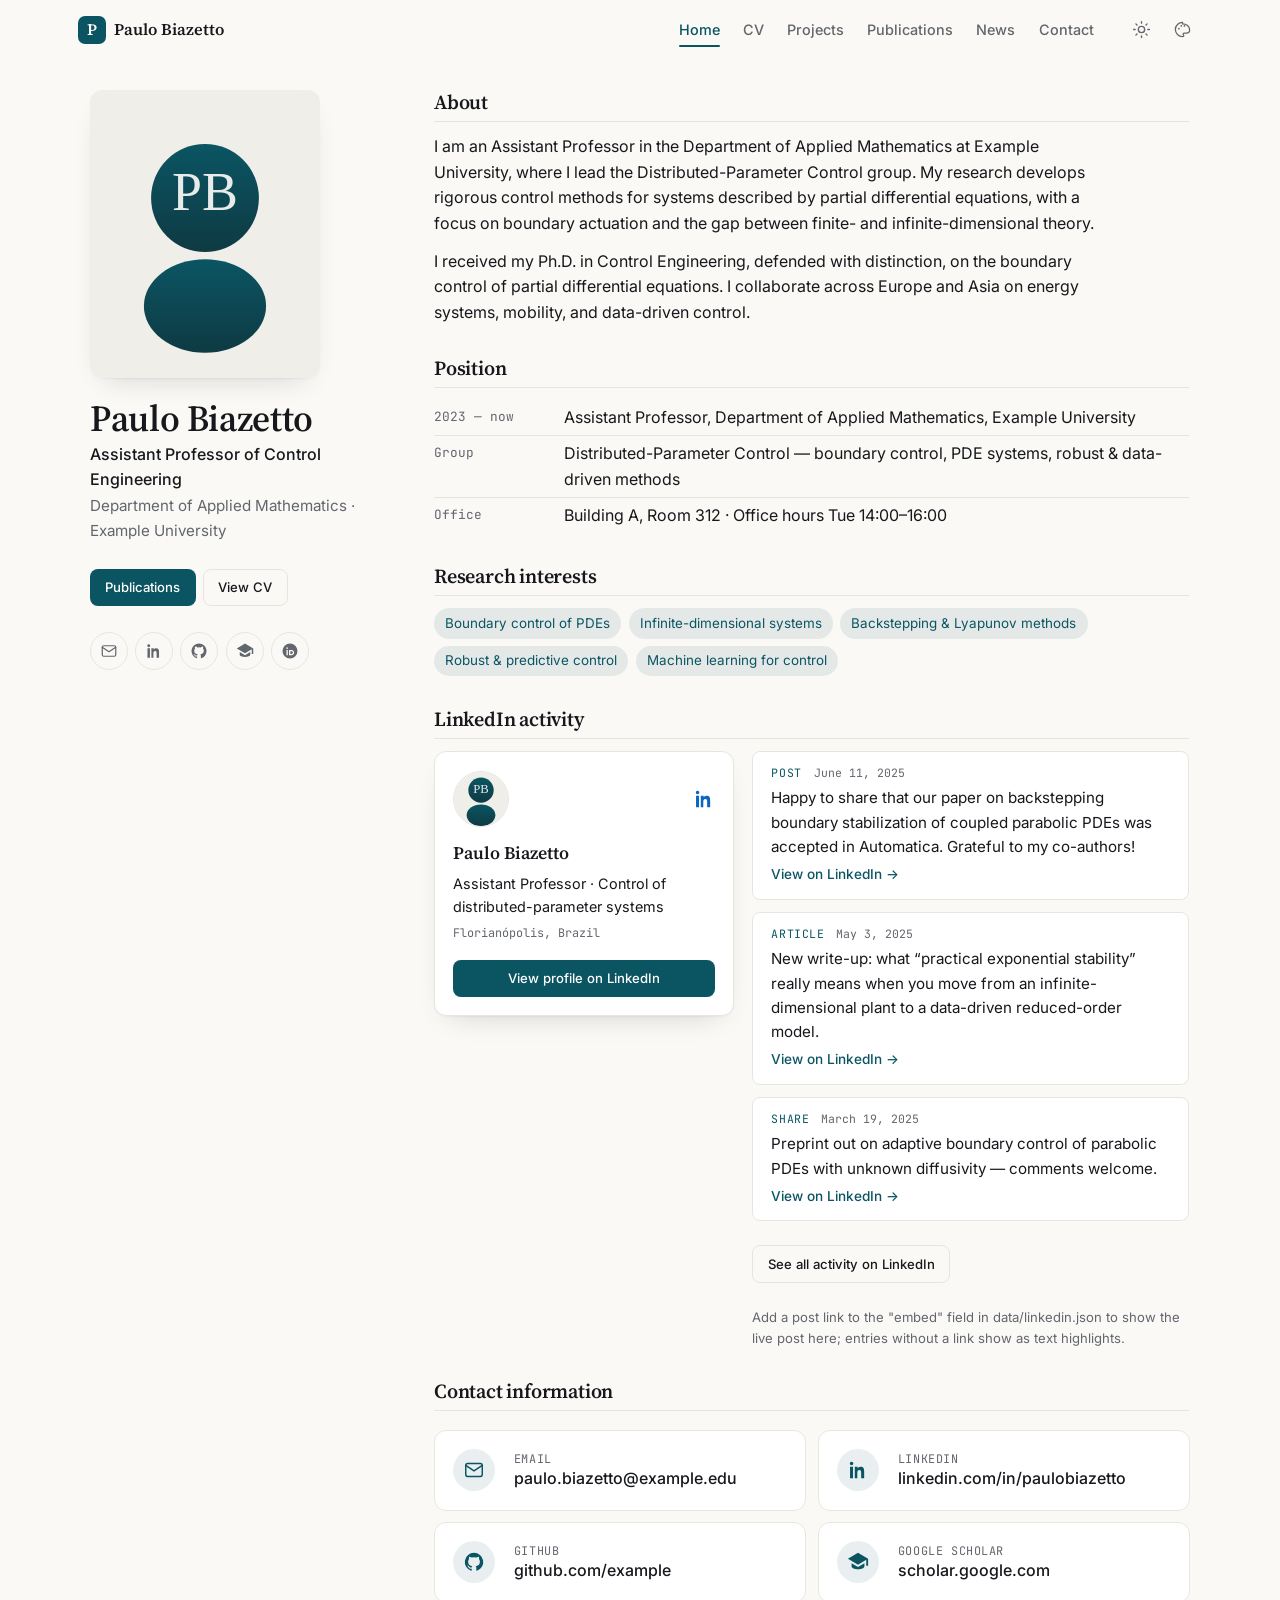
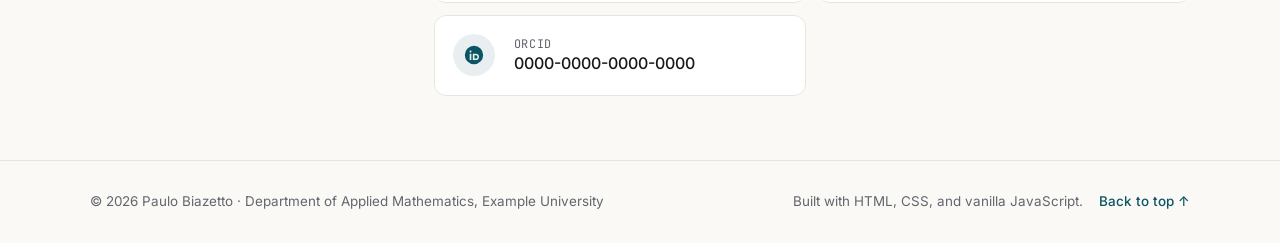
==== commit 4c5835f7: "Initial 2" ====
--- a/index.html
+++ b/index.html
@@ -124,12 +124,6 @@
             </ul>
           </section>
 
-          <!-- Contact information (shared config) -->
-          <section class="home-block" id="home-contact" aria-labelledby="contact-heading">
-            <h2 class="home-block__heading" id="contact-heading">Contact information</h2>
-            <ul class="contact-list" data-contacts></ul>
-          </section>
-
           <!-- LinkedIn activity -->
           <section class="home-block linkedin" aria-labelledby="linkedin-heading">
             <h2 class="home-block__heading" id="linkedin-heading">LinkedIn activity</h2>
@@ -139,6 +133,12 @@
               <!-- Recent posts (from a feed if configured, else curated highlights) -->
               <div class="linkedin__feed" id="linkedin-feed"></div>
             </div>
+          </section>
+
+          <!-- Contact information (shared config) -->
+          <section class="home-block" id="home-contact" aria-labelledby="contact-heading">
+            <h2 class="home-block__heading" id="contact-heading">Contact information</h2>
+            <ul class="contact-list" data-contacts></ul>
           </section>
 
         </div>
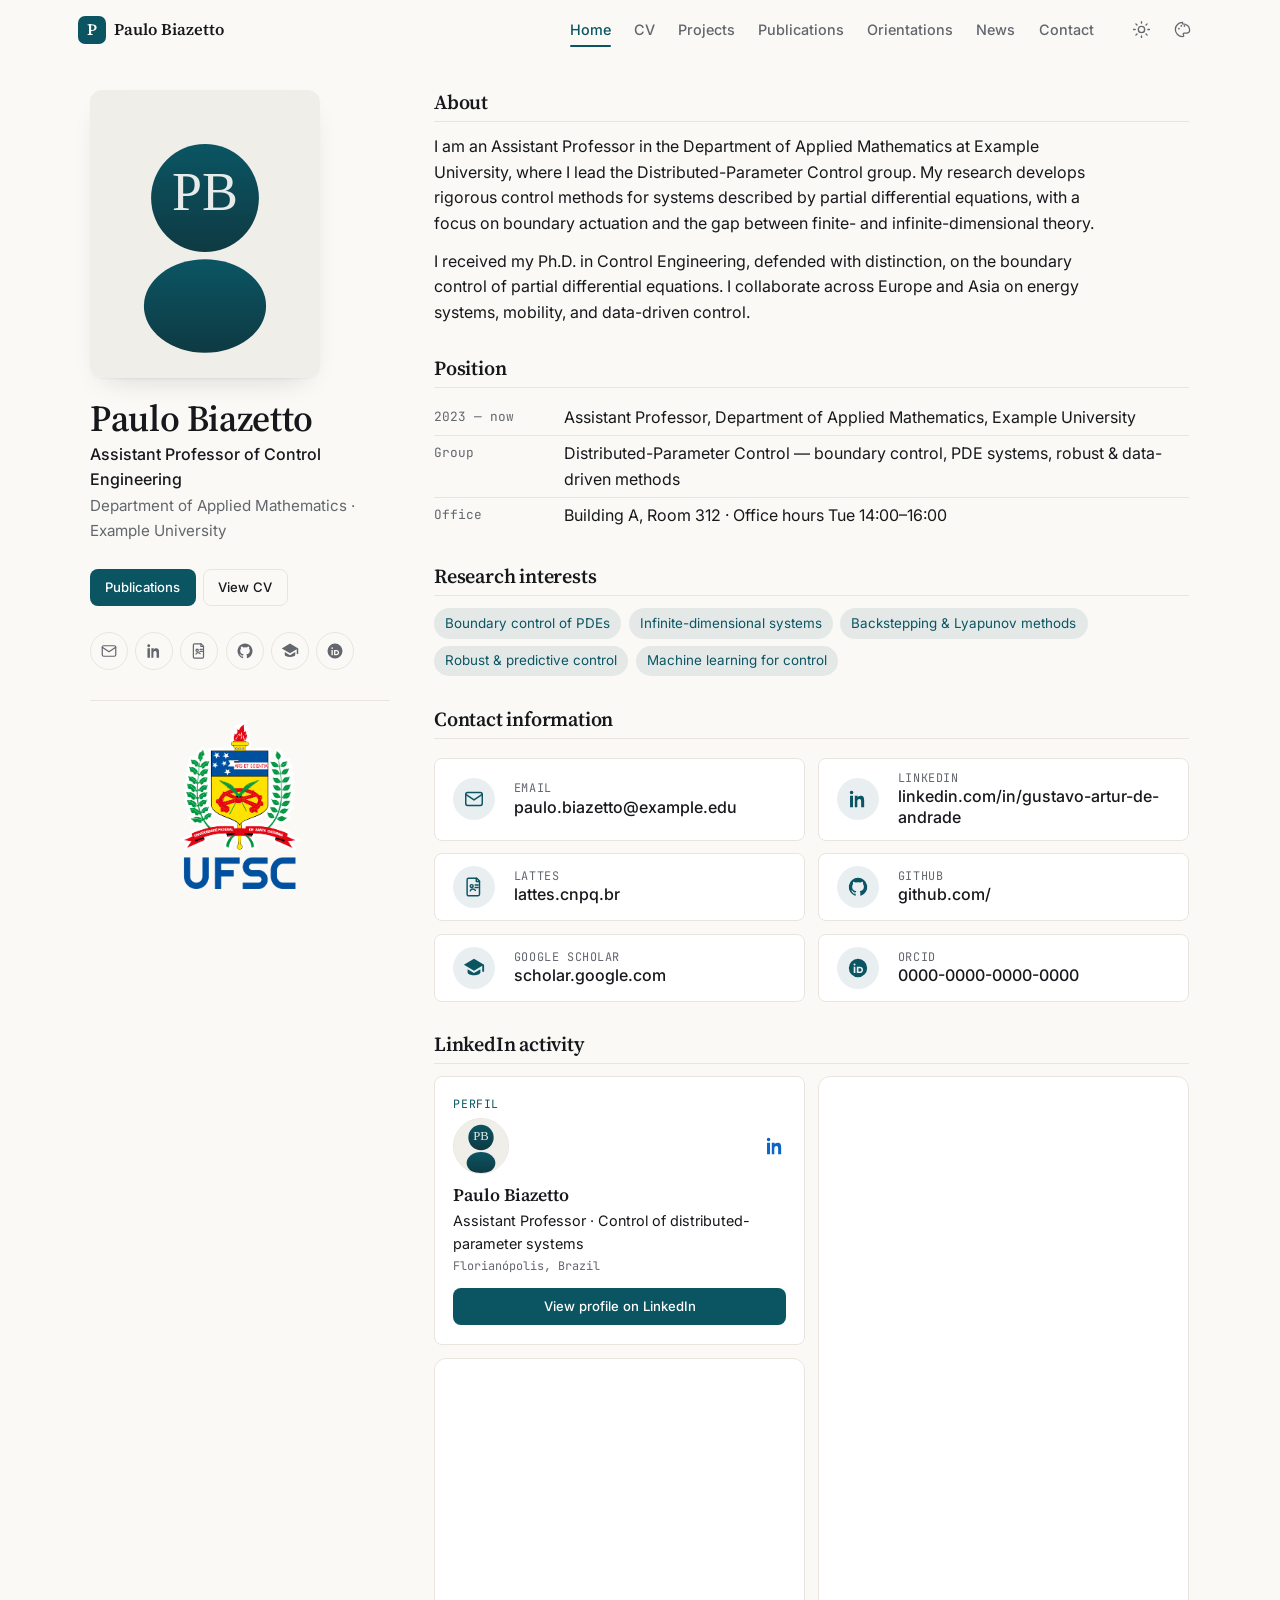
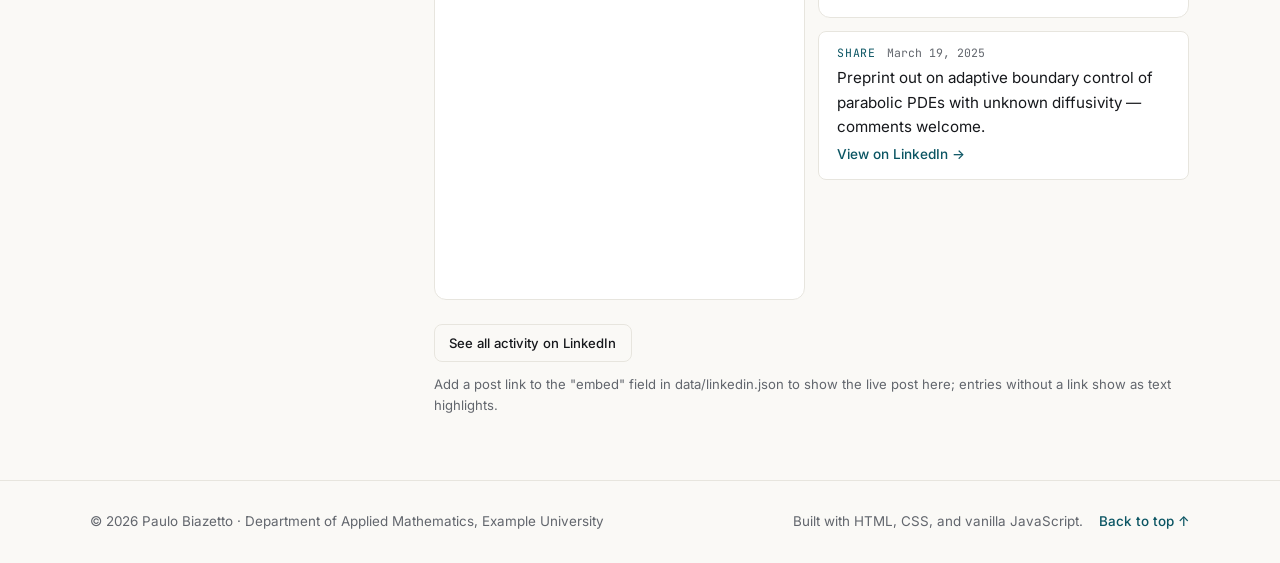
==== commit da5d19a2: "Initial 3" ====
--- a/index.html
+++ b/index.html
@@ -29,20 +29,8 @@
   <link rel="stylesheet" href="style.css" />
 
   <!-- Apply saved theme/accent BEFORE first paint to avoid a flash.
-       This tiny script must stay inline in <head>. -->
-  <script>
-    (function () {
-      try {
-        var t = localStorage.getItem("site-theme");
-        var prefersDark = window.matchMedia && window.matchMedia("(prefers-color-scheme: dark)").matches;
-        if (t === "dark" || (t === null && prefersDark)) {
-          document.documentElement.setAttribute("data-theme", "dark");
-        }
-        var a = localStorage.getItem("site-accent");
-        if (a) document.documentElement.style.setProperty("--color-primary", a);
-      } catch (e) {}
-    })();
-  </script>
+       Shared logic lives in theme-init.js (must stay synchronous in <head>). -->
+  <script src="theme-init.js"></script>
 </head>
 
 <body data-page="home">
@@ -71,6 +59,13 @@
           </div>
           <!-- Social icons injected from the shared CONTACTS config -->
           <div class="socials" data-socials aria-label="Profiles and contact"></div>
+
+          <!-- University logo. Swap the src for your institution's crest;
+               the box keeps it centered and proportionally scaled (no
+               stretching) regardless of the source image's dimensions. -->
+          <div class="home-university">
+            <img class="home-university__logo" src="assets/profile/university-logo.png" alt="Universidade Federal de Santa Catarina seal" loading="lazy" />
+          </div>
         </aside>
 
         <!-- RIGHT: about, position, interests, contact, linkedin -->
@@ -95,8 +90,8 @@
             </div>
           </section>
 
-          <!-- Position -->
-          <section class="home-block" aria-labelledby="position-heading">
+          <!-- Position (toggle: HOME_SECTIONS.position in script.js) -->
+          <section class="home-block" data-section="position" aria-labelledby="position-heading">
             <h2 class="home-block__heading" id="position-heading">Position</h2>
             <div class="kv">
               <span class="kv__key">2023 — now</span>
@@ -112,8 +107,8 @@
             </div>
           </section>
 
-          <!-- Research interests -->
-          <section class="home-block" aria-labelledby="interests-heading">
+          <!-- Research interests (toggle: HOME_SECTIONS.interests in script.js) -->
+          <section class="home-block" data-section="interests" aria-labelledby="interests-heading">
             <h2 class="home-block__heading" id="interests-heading">Research interests</h2>
             <ul class="tag-list">
               <li class="tag">Boundary control of PDEs</li>
@@ -124,21 +119,20 @@
             </ul>
           </section>
 
-          <!-- LinkedIn activity -->
-          <section class="home-block linkedin" aria-labelledby="linkedin-heading">
+          <!-- Contact information (toggle: HOME_SECTIONS.contact in script.js) -->
+          <section class="home-block" id="home-contact" data-section="contact" aria-labelledby="contact-heading">
+            <h2 class="home-block__heading" id="contact-heading">Contact information</h2>
+            <ul class="contact-list" data-contacts></ul>
+          </section>
+
+          <!-- LinkedIn activity (toggle: HOME_SECTIONS.linkedin in script.js) -->
+          <section class="home-block linkedin" data-section="linkedin" aria-labelledby="linkedin-heading">
             <h2 class="home-block__heading" id="linkedin-heading">LinkedIn activity</h2>
             <div class="linkedin__grid">
-              <!-- Native profile card (always rendered, styled to match) -->
-              <div class="linkedin__profile" id="linkedin-profile"></div>
-              <!-- Recent posts (from a feed if configured, else curated highlights) -->
+              <!-- Profile block is the first .li-post in the feed; posts fill the
+                   remaining cells of the same auto-fill grid. -->
               <div class="linkedin__feed" id="linkedin-feed"></div>
             </div>
-          </section>
-
-          <!-- Contact information (shared config) -->
-          <section class="home-block" id="home-contact" aria-labelledby="contact-heading">
-            <h2 class="home-block__heading" id="contact-heading">Contact information</h2>
-            <ul class="contact-list" data-contacts></ul>
           </section>
 
         </div>
--- a/style.css
+++ b/style.css
@@ -104,6 +104,21 @@
 *::after { box-sizing: border-box; }
 
 html {
+  /* ---------------------------------------------------------------
+     SINGLE FONT-SIZE CONTROL FOR THE WHOLE SITE
+     Almost every size in this stylesheet (text, spacing, icons, the
+     home/CV/research column widths) is written in rem, which means
+     it scales from THIS value, not from body's font-size below.
+     Bump it up or down to make the entire site larger/smaller while
+     keeping every proportion (margins, gaps, card widths) intact —
+     nothing will misalign. Browser default is 16px (1rem = 16px).
+       95%  ≈ 15.2px  — a bit more compact
+       100% =  16px   — current default
+       106% ≈  17px
+       112% ≈  18px
+     --------------------------------------------------------------- */
+  font-size: 100%;
+
   scroll-behavior: smooth;
   scroll-padding-top: calc(var(--nav-height) + var(--spacing-md));
   -webkit-text-size-adjust: 100%;
@@ -112,7 +127,7 @@
 body {
   margin: 0;
   font-family: var(--font-body);
-  font-size: 1rem;             /* 16px base — denser than v1 */
+  font-size: 1rem;             /* relative to html above; leave at 1rem */
   line-height: 1.6;
   color: var(--color-text);
   background-color: var(--color-background);
@@ -443,6 +458,24 @@
 
 /* Social icon row. */
 .socials { display: flex; flex-wrap: wrap; gap: var(--spacing-xs); margin-top: var(--spacing-xs); }
+
+/* University logo box. object-fit: contain guarantees the crest is never
+   stretched or cropped — it scales down to fit and keeps its own aspect
+   ratio, however tall, wide, or oddly proportioned the source image is. */
+.home-university {
+  margin-top: var(--spacing-sm);
+  padding-top: var(--spacing-md);
+  border-top: 1px solid var(--color-border);
+  display: flex;
+  justify-content: center;
+}
+.home-university__logo {
+  width: 100%;
+  max-width: 140px;
+  max-height: 170px;
+  object-fit: contain;
+  display: block;
+}
 .social {
   display: grid; place-items: center;
   width: 38px; height: 38px;
@@ -484,37 +517,13 @@
    =================================================================== */
 .linkedin { }
 .linkedin__grid {
-  display: grid;
-  grid-template-columns: 1fr;
-  gap: var(--spacing-md);
-  align-items: start;
-}
-
-/* Native profile card (self-styled so it always aligns with the block). */
-.linkedin__profile { min-width: 0; }
-.li-card {
-  display: flex;
-  flex-direction: column;
-  gap: 0.3rem;
-  padding: var(--spacing-md);
-  background-color: var(--color-surface);
-  border: 1px solid var(--color-border);
-  border-radius: var(--radius);
-  box-shadow: var(--shadow);
-}
-.li-card__top { display: flex; align-items: center; justify-content: space-between; margin-bottom: var(--spacing-xs); }
-.li-card__avatar {
-  width: 56px; height: 56px; border-radius: 50%;
-  object-fit: cover; background-color: var(--color-background);
-  border: 1px solid var(--color-border);
-}
-.li-card__brand { color: #0a66c2; display: inline-flex; }
-[data-theme="dark"] .li-card__brand { color: #70b5f9; }
-.li-card__name { font-family: var(--font-heading); font-size: 1.1rem; font-weight: 600; margin: 0; }
-.li-card__headline { color: var(--color-text); font-size: 0.9rem; margin: 0; }
-.li-card__location { color: var(--color-muted); font-family: var(--font-mono); font-size: 0.74rem; margin: 0.1rem 0 0; }
-.li-card__cta { margin-top: var(--spacing-sm); width: 100%; }
-.linkedin__feed { display: flex; flex-direction: column; gap: var(--spacing-sm); }
+  display: block;
+}
+.linkedin__feed {
+  column-count: 2;
+  column-gap: calc(var(--spacing-md) * 0.7);
+  column-fill: auto;
+}
 .li-post {
   padding: var(--spacing-sm) var(--spacing-md);
   background-color: var(--color-surface);
@@ -522,6 +531,15 @@
   border-radius: var(--radius-sm);
   transition: border-color var(--transition-speed) var(--ease),
               transform var(--transition-speed) var(--ease);
+  /* CSS columns: pack items top-to-bottom in each column, never split
+     an item across columns. Items shorter than the tallest neighbor
+     sit right below it, so the empty space the profile would leave
+     gets filled by the next post. */
+  break-inside: avoid;
+  margin-bottom: calc(var(--spacing-md) * 0.7);
+  display: inline-block;
+  width: 100%;
+  vertical-align: top;
 }
 .li-post:hover { border-color: var(--color-accent-text); transform: translateX(2px); }
 .li-post__meta {
@@ -535,6 +553,26 @@
 }
 .li-post__text { margin: 0; font-size: 0.95rem; }
 .li-post a.li-post__link { display: inline-block; margin-top: 0.3rem; font-size: 0.85rem; font-weight: 500; }
+
+/* Profile block: same .li-post frame, but with avatar + name + headline +
+   location + CTA. Always prepended to the feed (first item of column 1). */
+.li-post--profile { padding: var(--spacing-md); }
+.li-post--profile:hover { transform: none; }
+.li-post__profile-top {
+  display: flex; align-items: center; justify-content: space-between;
+  margin-bottom: var(--spacing-xs);
+}
+.li-post__avatar {
+  width: 56px; height: 56px; border-radius: 50%;
+  object-fit: cover; background-color: var(--color-background);
+  border: 1px solid var(--color-border);
+}
+.li-post__brand { color: #0a66c2; display: inline-flex; }
+[data-theme="dark"] .li-post__brand { color: #70b5f9; }
+.li-post__name { font-family: var(--font-heading); font-size: 1.1rem; font-weight: 600; margin: 0; }
+.li-post__headline { color: var(--color-text); font-size: 0.9rem; margin: 0; }
+.li-post__location { color: var(--color-muted); font-family: var(--font-mono); font-size: 0.74rem; margin: 0.1rem 0 0; }
+.li-post__cta { margin-top: var(--spacing-sm); width: 100%; }
 
 /* Official LinkedIn post embed (live iframe) inside our frame.
    LinkedIn renders at a fixed 504px width, so we cap and center it and
@@ -555,8 +593,14 @@
   height: 540px;
   border: 0;
 }
-.linkedin__cta { margin-top: var(--spacing-sm); }
-.linkedin__note { font-size: 0.82rem; color: var(--color-muted); margin: var(--spacing-sm) 0 0; }
+/* CTA + transparency note span every column, acting as a footer
+   below the packed columns. */
+.linkedin__cta { column-span: all; margin-top: var(--spacing-sm); }
+.linkedin__note { column-span: all; font-size: 0.82rem; color: var(--color-muted); margin: var(--spacing-sm) 0 0; }
+
+@media (max-width: 767px) {
+  .linkedin__feed { column-count: 1; }
+}
 
 
 /* ===================================================================
@@ -608,6 +652,14 @@
   transition: box-shadow var(--transition-speed) var(--ease), transform var(--transition-speed) var(--ease);
 }
 .project:hover { box-shadow: var(--shadow-hover); transform: translateY(-3px); }
+
+/* Cards with a "website" entry are clickable as a whole (see script.js).
+   The cursor and a slightly stronger border on hover signal that, without
+   changing the card's layout — inner links/buttons keep working normally. */
+.project--linked { cursor: pointer; }
+.project--linked:hover { border-color: var(--color-accent-text); }
+.project--linked:focus-visible { outline: 2px solid var(--color-accent-text); outline-offset: 2px; }
+
 .project__media { aspect-ratio: 16 / 6.5; background-color: var(--color-background); border-bottom: 1px solid var(--color-border); }
 .project__media img { width: 100%; height: 100%; object-fit: cover; }
 .project__body { padding: var(--spacing-md); }
@@ -708,15 +760,55 @@
 
 
 /* ===================================================================
+   6h-2. ORIENTATIONS — PhD / Master's advisee lists
+   =================================================================== */
+.orient-section { margin-bottom: var(--spacing-lg); }
+.orient-section__heading {
+  font-size: 1.2rem;
+  margin: 0 0 var(--spacing-sm);
+  padding-bottom: var(--spacing-xs);
+  border-bottom: 1px solid var(--color-border);
+}
+.orient-list { display: grid; gap: 0; }
+.orient-item { padding-block: var(--spacing-md); border-top: 1px solid var(--color-border); }
+.orient-list .orient-item:last-child { border-bottom: 1px solid var(--color-border); }
+.orient-item__head { display: flex; align-items: baseline; justify-content: space-between; gap: var(--spacing-sm); flex-wrap: wrap; }
+
+/* Student name — highlighted in the active theme accent, same token the
+   rest of the site uses, so it follows dark mode and the color switcher. */
+.orient-item__name {
+  font-family: var(--font-body);
+  font-size: 1.02rem;
+  font-weight: 600;
+  color: var(--color-accent-text);
+}
+.orient-item__name:hover { color: var(--color-primary-dark); text-decoration: underline; }
+.orient-item__name--plain { color: var(--color-text); cursor: default; }
+.orient-item__name--plain:hover { color: var(--color-text); text-decoration: none; }
+
+.orient-item__status {
+  flex: 0 0 auto; font-family: var(--font-mono); font-size: 0.68rem;
+  letter-spacing: 0.06em; text-transform: uppercase;
+  padding: 0.2rem 0.55rem; border-radius: 999px;
+  border: 1px solid var(--color-border); color: var(--color-muted); white-space: nowrap;
+}
+.orient-item__status[data-status="Ongoing"] { color: var(--color-accent-text); border-color: var(--color-accent-text); background-color: var(--color-tint); }
+
+.orient-item__meta { font-family: var(--font-mono); font-size: 0.74rem; color: var(--color-muted); margin: 0.2rem 0 0; }
+.orient-item__desc { color: var(--color-muted); margin: 0.3rem 0 0; font-size: 0.95rem; max-width: 64ch; }
+
+
+/* ===================================================================
    6i. CONTACT
    =================================================================== */
-.contact-list { display: grid; grid-template-columns: 1fr; gap: var(--spacing-sm); margin-top: var(--spacing-md); }
+.contact-list { display: grid; grid-template-columns: 1fr; gap: calc(var(--spacing-md) * 0.7); align-items: stretch; margin-top: var(--spacing-md); }
 .contact-item {
   display: flex; align-items: center; gap: var(--spacing-md);
-  padding: var(--spacing-md);
+  padding: var(--spacing-sm) var(--spacing-md);
   background-color: var(--color-surface);
-  border: 1px solid var(--color-border); border-radius: var(--radius);
+  border: 1px solid var(--color-border); border-radius: var(--radius-sm);
   color: var(--color-text);
+  height: 100%;
   transition: border-color var(--transition-speed) var(--ease), transform var(--transition-speed) var(--ease), box-shadow var(--transition-speed) var(--ease);
 }
 .contact-item:hover { border-color: var(--color-accent-text); transform: translateY(-2px); box-shadow: var(--shadow); color: var(--color-text); }
@@ -757,7 +849,6 @@
   .container { padding-inline: var(--spacing-lg); }
   .research__item { grid-template-columns: 1fr 260px; gap: var(--spacing-lg); }
   .research__media { order: 2; }
-  .linkedin__grid { grid-template-columns: 300px 1fr; }
 }
 
 @media (min-width: 900px) {
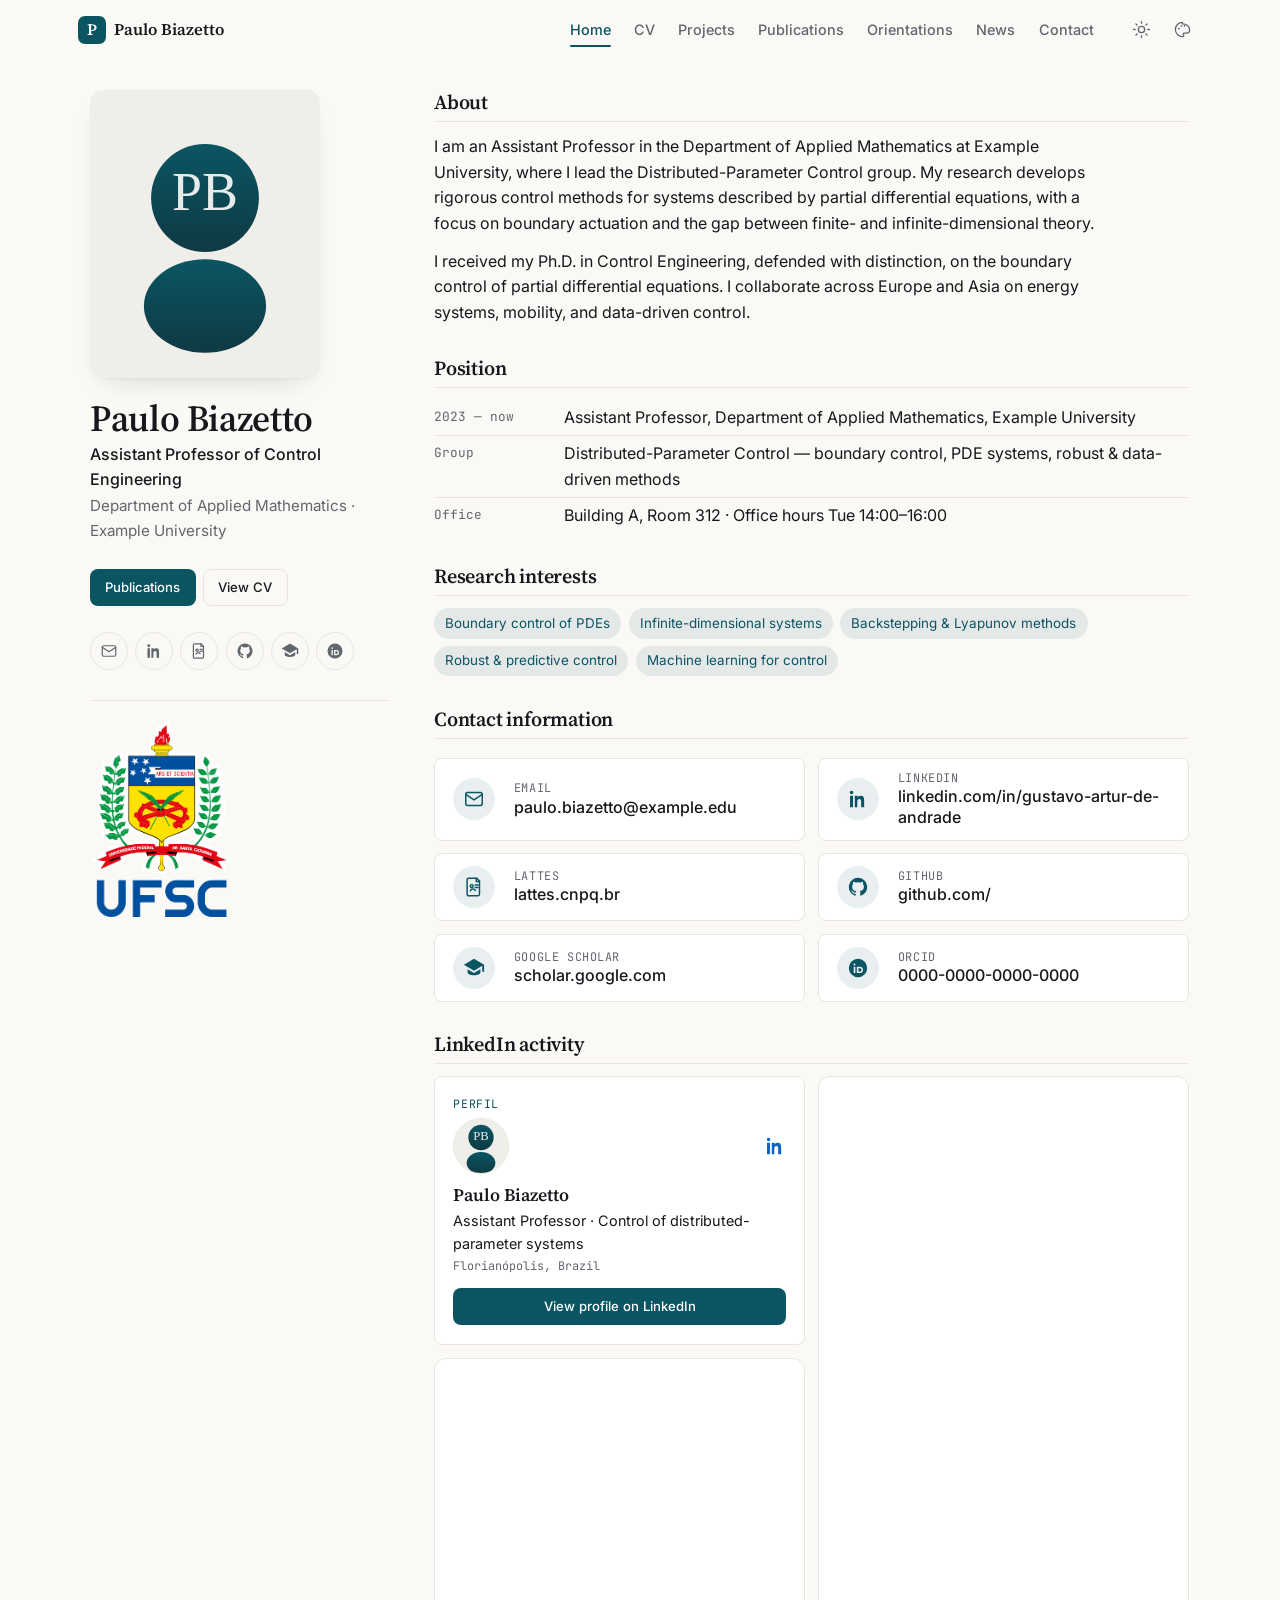
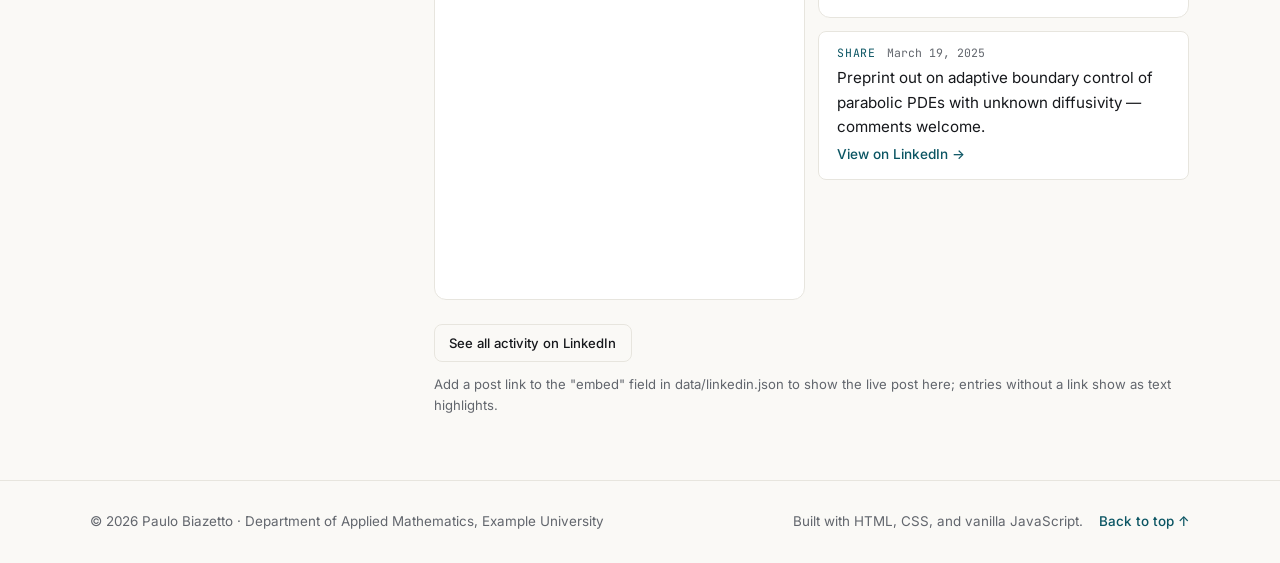
==== commit af796859: "Initial 3" ====
--- a/index.html
+++ b/index.html
@@ -60,11 +60,14 @@
           <!-- Social icons injected from the shared CONTACTS config -->
           <div class="socials" data-socials aria-label="Profiles and contact"></div>
 
-          <!-- University logo. Swap the src for your institution's crest;
-               the box keeps it centered and proportionally scaled (no
-               stretching) regardless of the source image's dimensions. -->
-          <div class="home-university">
+          <!-- Affiliated institutions. 2×2 grid: drop a 2nd/3rd/4th logo into
+               the commented slots below. Each .home-university__logo fills
+               its grid cell, scaled with object-fit: contain (no stretching). -->
+          <div class="home-university" aria-label="Affiliated institutions">
             <img class="home-university__logo" src="assets/profile/university-logo.png" alt="Universidade Federal de Santa Catarina seal" loading="lazy" />
+            <!-- <img class="home-university__logo" src="assets/profile/logo-2.png" alt="" loading="lazy" /> -->
+            <!-- <img class="home-university__logo" src="assets/profile/logo-3.png" alt="" loading="lazy" /> -->
+            <!-- <img class="home-university__logo" src="assets/profile/logo-4.png" alt="" loading="lazy" /> -->
           </div>
         </aside>
 
--- a/style.css
+++ b/style.css
@@ -459,20 +459,20 @@
 /* Social icon row. */
 .socials { display: flex; flex-wrap: wrap; gap: var(--spacing-xs); margin-top: var(--spacing-xs); }
 
-/* University logo box. object-fit: contain guarantees the crest is never
-   stretched or cropped — it scales down to fit and keeps its own aspect
-   ratio, however tall, wide, or oddly proportioned the source image is. */
+/* Affiliated institutions: 2×2 grid. The gap matches the spacing used in
+   Contact information and LinkedIn activity. Each logo fills its cell and
+   keeps its own aspect ratio (object-fit: contain, no stretching). */
 .home-university {
   margin-top: var(--spacing-sm);
   padding-top: var(--spacing-md);
   border-top: 1px solid var(--color-border);
-  display: flex;
-  justify-content: center;
+  display: grid;
+  grid-template-columns: repeat(2, 1fr);
+  gap: calc(var(--spacing-md) * 0.7);
 }
 .home-university__logo {
   width: 100%;
-  max-width: 140px;
-  max-height: 170px;
+  height: auto;
   object-fit: contain;
   display: block;
 }
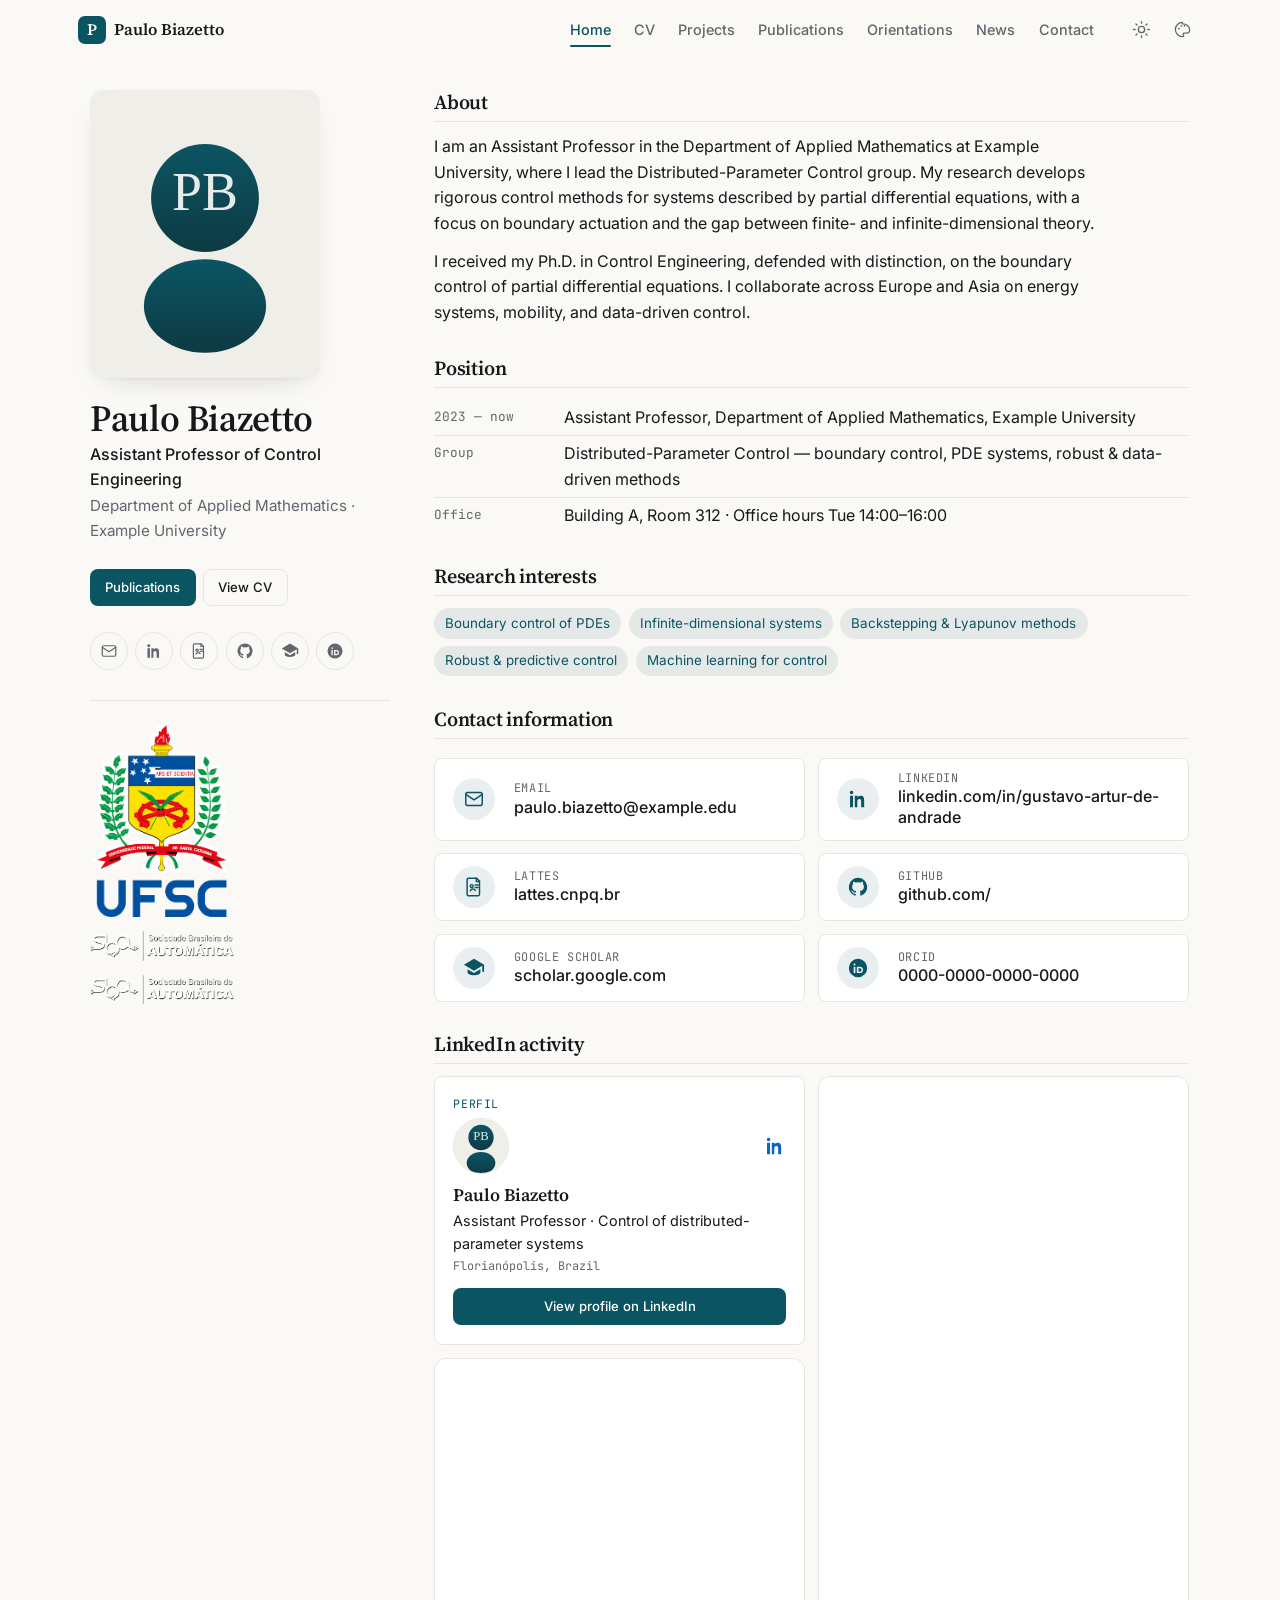
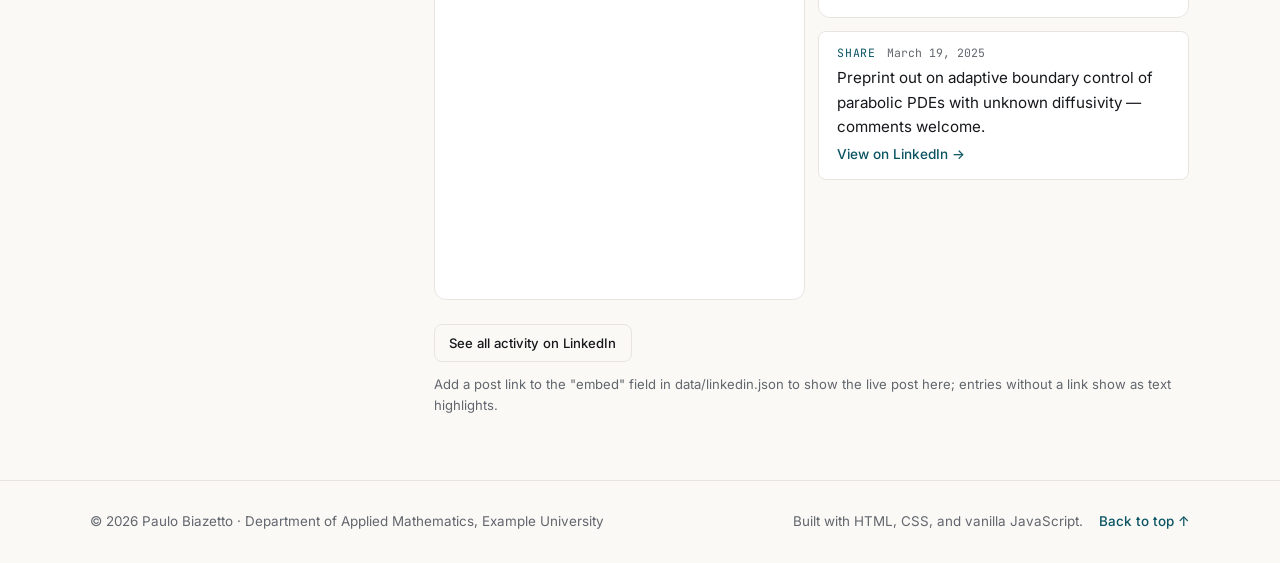
==== commit 7e81e015: "Initial 4" ====
--- a/index.html
+++ b/index.html
@@ -65,8 +65,8 @@
                its grid cell, scaled with object-fit: contain (no stretching). -->
           <div class="home-university" aria-label="Affiliated institutions">
             <img class="home-university__logo" src="assets/profile/university-logo.png" alt="Universidade Federal de Santa Catarina seal" loading="lazy" />
-            <!-- <img class="home-university__logo" src="assets/profile/logo-2.png" alt="" loading="lazy" /> -->
-            <!-- <img class="home-university__logo" src="assets/profile/logo-3.png" alt="" loading="lazy" /> -->
+            <img class="home-university__logo" src="assets/profile/sba-logo.png" alt="" loading="lazy" />
+            <img class="home-university__logo" src="assets/profile/sba-logo.png" alt="" loading="lazy" />
             <!-- <img class="home-university__logo" src="assets/profile/logo-4.png" alt="" loading="lazy" /> -->
           </div>
         </aside>
--- a/style.css
+++ b/style.css
@@ -459,22 +459,26 @@
 /* Social icon row. */
 .socials { display: flex; flex-wrap: wrap; gap: var(--spacing-xs); margin-top: var(--spacing-xs); }
 
-/* Affiliated institutions: 2×2 grid. The gap matches the spacing used in
-   Contact information and LinkedIn activity. Each logo fills its cell and
-   keeps its own aspect ratio (object-fit: contain, no stretching). */
+/* Affiliated institutions: packed like LinkedIn activity. column-count: 2
+   flows the logos top-to-bottom in each column, so as new logos are added
+   they fill the gaps in the first column before spilling into the second.
+   The gap matches the spacing used in Contact information / LinkedIn. */
 .home-university {
   margin-top: var(--spacing-sm);
   padding-top: var(--spacing-md);
   border-top: 1px solid var(--color-border);
-  display: grid;
-  grid-template-columns: repeat(2, 1fr);
-  gap: calc(var(--spacing-md) * 0.7);
+  column-count: 2;
+  column-gap: calc(var(--spacing-md) * 0.7);
+  column-fill: auto;
 }
 .home-university__logo {
   width: 100%;
   height: auto;
   object-fit: contain;
-  display: block;
+  display: inline-block;
+  vertical-align: top;
+  break-inside: avoid;
+  margin-bottom: calc(var(--spacing-md) * 0.7);
 }
 .social {
   display: grid; place-items: center;
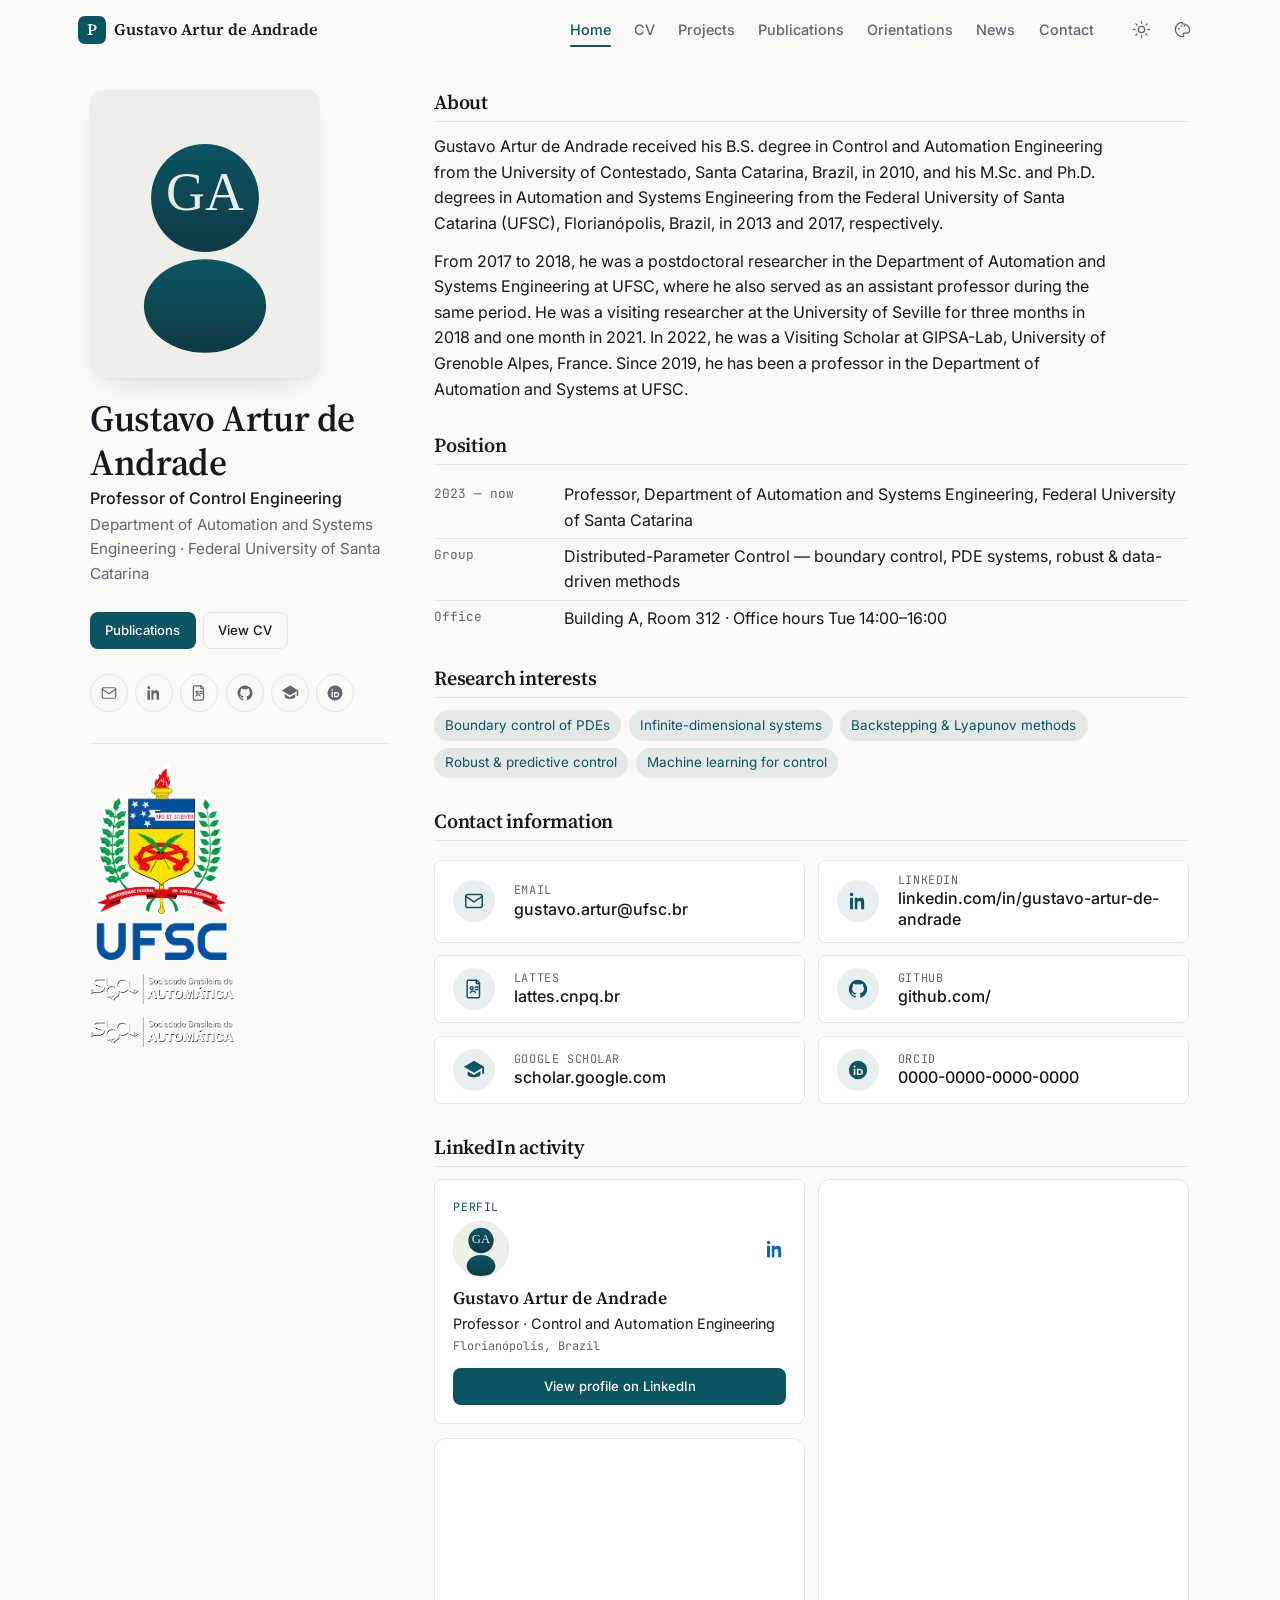
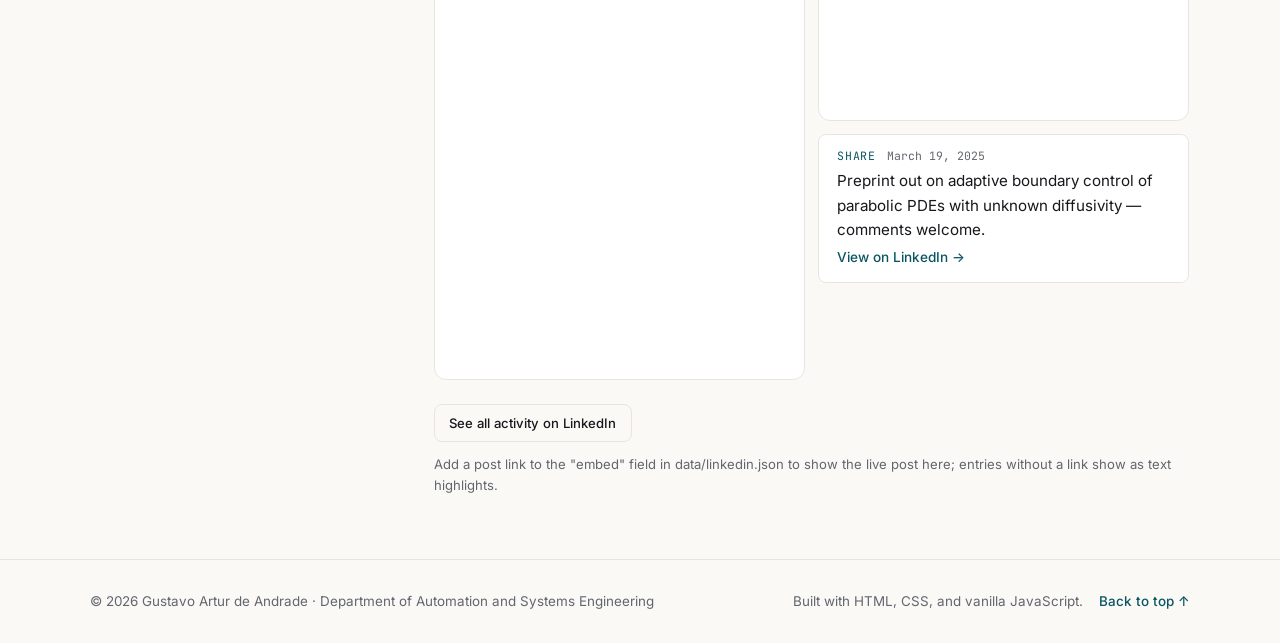
==== commit 9dba65f6: "Initial 5" ====
--- a/index.html
+++ b/index.html
@@ -5,18 +5,18 @@
   <meta name="viewport" content="width=device-width, initial-scale=1.0" />
 
   <!-- SEO & social (edit per page) -->
-  <title>Paulo Biazetto — Control of Distributed-Parameter Systems</title>
-  <meta name="description" content="Homepage of Paulo Biazetto: boundary control of PDEs, infinite-dimensional systems, and machine learning for control. About, position, contact, and LinkedIn activity." />
-  <meta name="keywords" content="Paulo Biazetto, boundary control, PDE control, infinite-dimensional systems, backstepping, robust control, applied mathematics" />
-  <meta name="author" content="Paulo Biazetto" />
+  <title>Gustavo Artur de Andrade — Control of Distributed-Parameter Systems</title>
+  <meta name="description" content="Homepage of Gustavo Artur de Andrade: boundary control of PDEs, infinite-dimensional systems, and machine learning for control. About, position, contact, and LinkedIn activity." />
+  <meta name="keywords" content="Gustavo Artur de Andrade, boundary control, PDE control, infinite-dimensional systems, backstepping, robust control, applied mathematics" />
+  <meta name="author" content="Gustavo Artur de Andrade" />
   <link rel="canonical" href="https://example.edu/~paulo.biazetto/index.html" />
   <meta property="og:type" content="website" />
-  <meta property="og:title" content="Paulo Biazetto — Control of Distributed-Parameter Systems" />
+  <meta property="og:title" content="Gustavo Artur de Andrade — Control of Distributed-Parameter Systems" />
   <meta property="og:description" content="Boundary control of PDEs, infinite-dimensional systems, and machine learning for control." />
   <meta property="og:url" content="https://example.edu/~paulo.biazetto/index.html" />
   <meta property="og:image" content="assets/profile/profile.svg" />
   <meta name="twitter:card" content="summary_large_image" />
-  <meta name="twitter:title" content="Paulo Biazetto — Control of Distributed-Parameter Systems" />
+  <meta name="twitter:title" content="Gustavo Artur de Andrade — Control of Distributed-Parameter Systems" />
   <meta name="twitter:description" content="Boundary control of PDEs, infinite-dimensional systems, and machine learning for control." />
   <meta name="twitter:image" content="assets/profile/profile.svg" />
   <link rel="icon" type="image/svg+xml" href="assets/icons/favicon.svg" />
@@ -47,11 +47,11 @@
         <!-- LEFT: identity / presentation -->
         <aside class="home-aside">
           <!-- Professional photo placeholder — replace src with a real photo. -->
-          <img class="home-photo" src="assets/profile/profile.svg" alt="Portrait of Paulo Biazetto" width="640" height="800" />
+          <img class="home-photo" src="assets/profile/profile.svg" alt="Portrait of Gustavo Artur de Andrade" width="640" height="800" />
           <div>
-            <h1 class="home-name">Paulo Biazetto</h1>
-            <p class="home-role">Assistant Professor of Control Engineering</p>
-            <p class="home-affil">Department of Applied Mathematics · Example University</p>
+            <h1 class="home-name">Gustavo Artur de Andrade</h1>
+            <p class="home-role">Professor of Control Engineering</p>
+            <p class="home-affil">Department of Automation and Systems Engineering · Federal University of Santa Catarina</p>
           </div>
           <div class="home-actions">
             <a class="button button--primary button--sm" href="publications.html">Publications</a>
@@ -79,16 +79,18 @@
             <h2 class="home-block__heading" id="about-heading">About</h2>
             <div class="prose">
               <p>
-                I am an Assistant Professor in the Department of Applied Mathematics at
-                Example University, where I lead the Distributed-Parameter Control group.
-                My research develops rigorous control methods for systems described by
-                partial differential equations, with a focus on boundary actuation and the
-                gap between finite- and infinite-dimensional theory.
+                Gustavo Artur de Andrade received his B.S. degree in Control and Automation Engineering
+                from the University of Contestado, Santa Catarina, Brazil, in 2010, and his M.Sc. and
+                Ph.D. degrees in Automation and Systems Engineering from the Federal University of Santa
+                Catarina (UFSC), Florianópolis, Brazil, in 2013 and 2017, respectively.
               </p>
               <p>
-                I received my Ph.D. in Control Engineering, defended with distinction, on the
-                boundary control of partial differential equations. I collaborate across
-                Europe and Asia on energy systems, mobility, and data-driven control.
+                From 2017 to 2018, he was a postdoctoral researcher in the Department of Automation
+                and Systems Engineering at UFSC, where he also served as an assistant professor during
+                the same period. He was a visiting researcher at the University of Seville for three 
+                months in 2018 and one month in 2021. In 2022, he was a Visiting Scholar at GIPSA-Lab,
+                University of Grenoble Alpes, France. Since 2019, he has been a professor in the
+                Department of Automation and Systems at UFSC.
               </p>
             </div>
           </section>
@@ -98,7 +100,7 @@
             <h2 class="home-block__heading" id="position-heading">Position</h2>
             <div class="kv">
               <span class="kv__key">2023 — now</span>
-              <span>Assistant Professor, Department of Applied Mathematics, Example University</span>
+              <span>Professor, Department of Automation and Systems Engineering, Federal University of Santa Catarina</span>
             </div>
             <div class="kv">
               <span class="kv__key">Group</span>
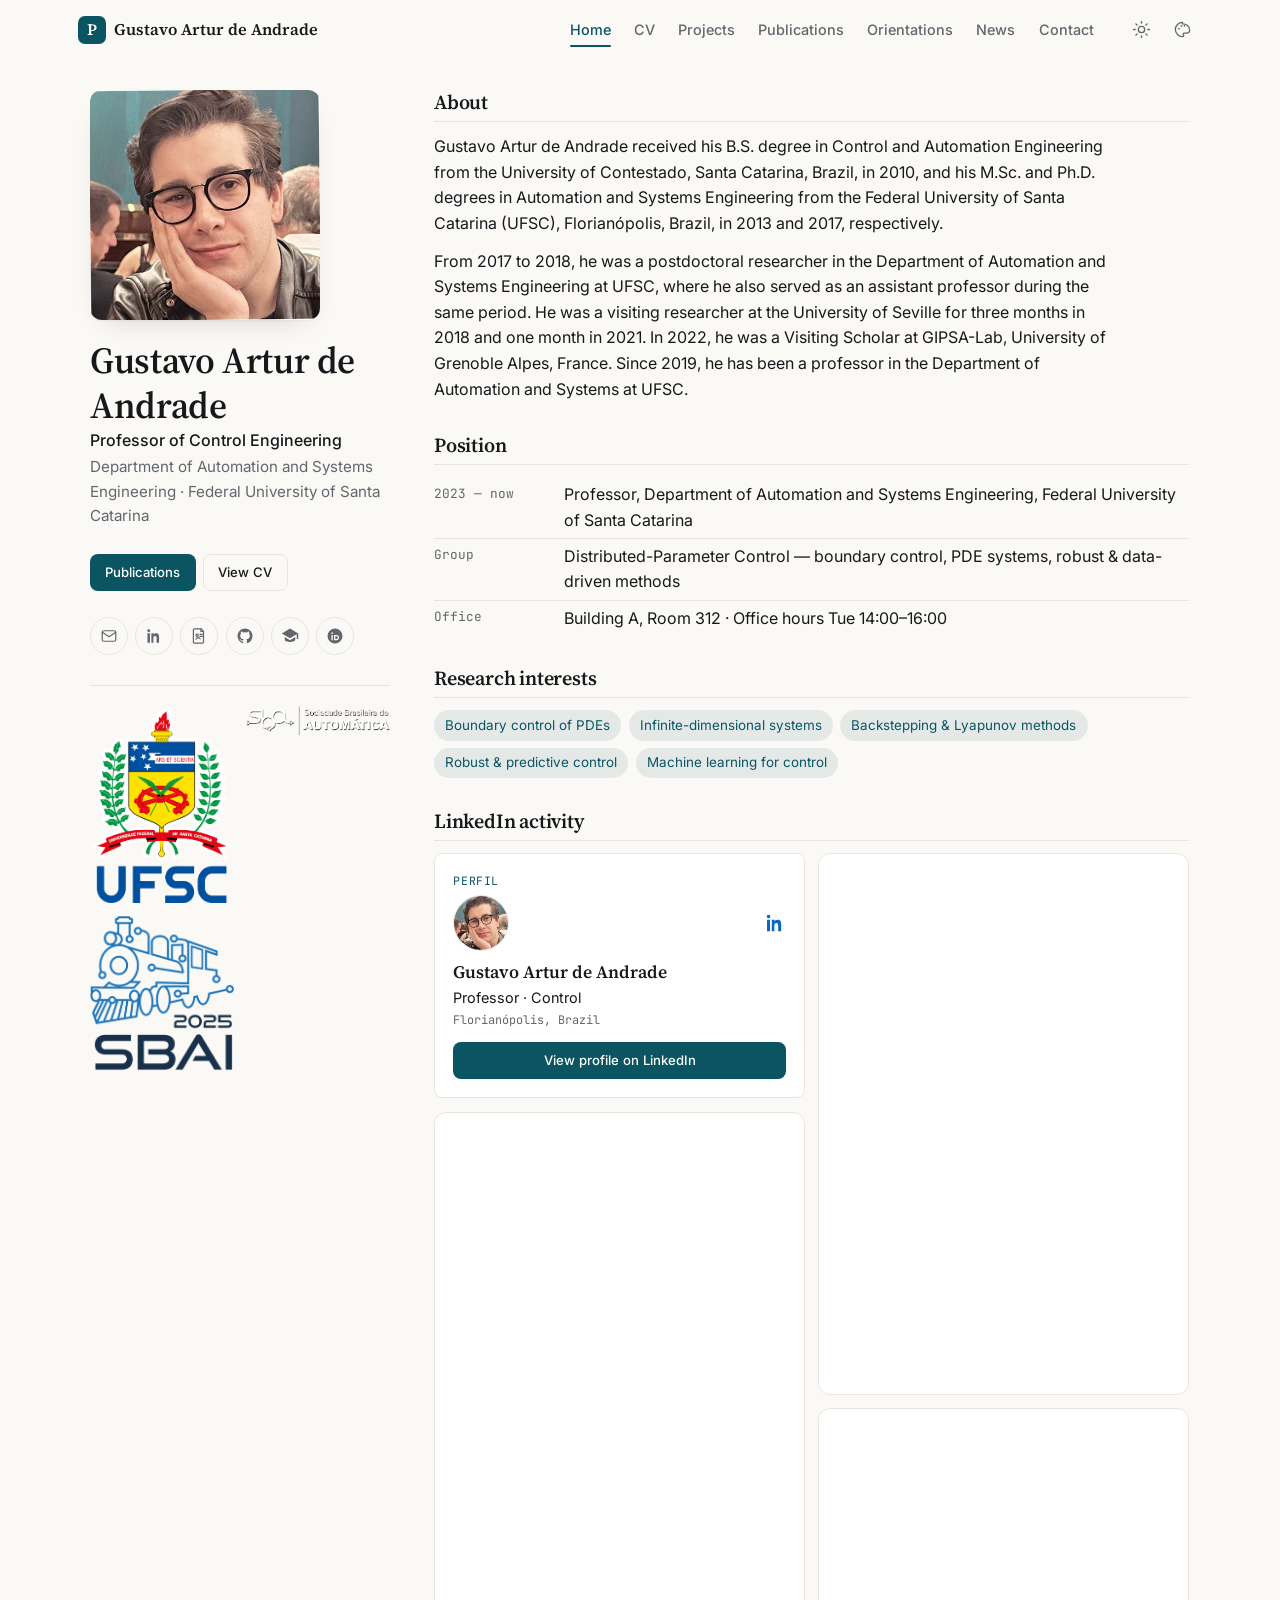
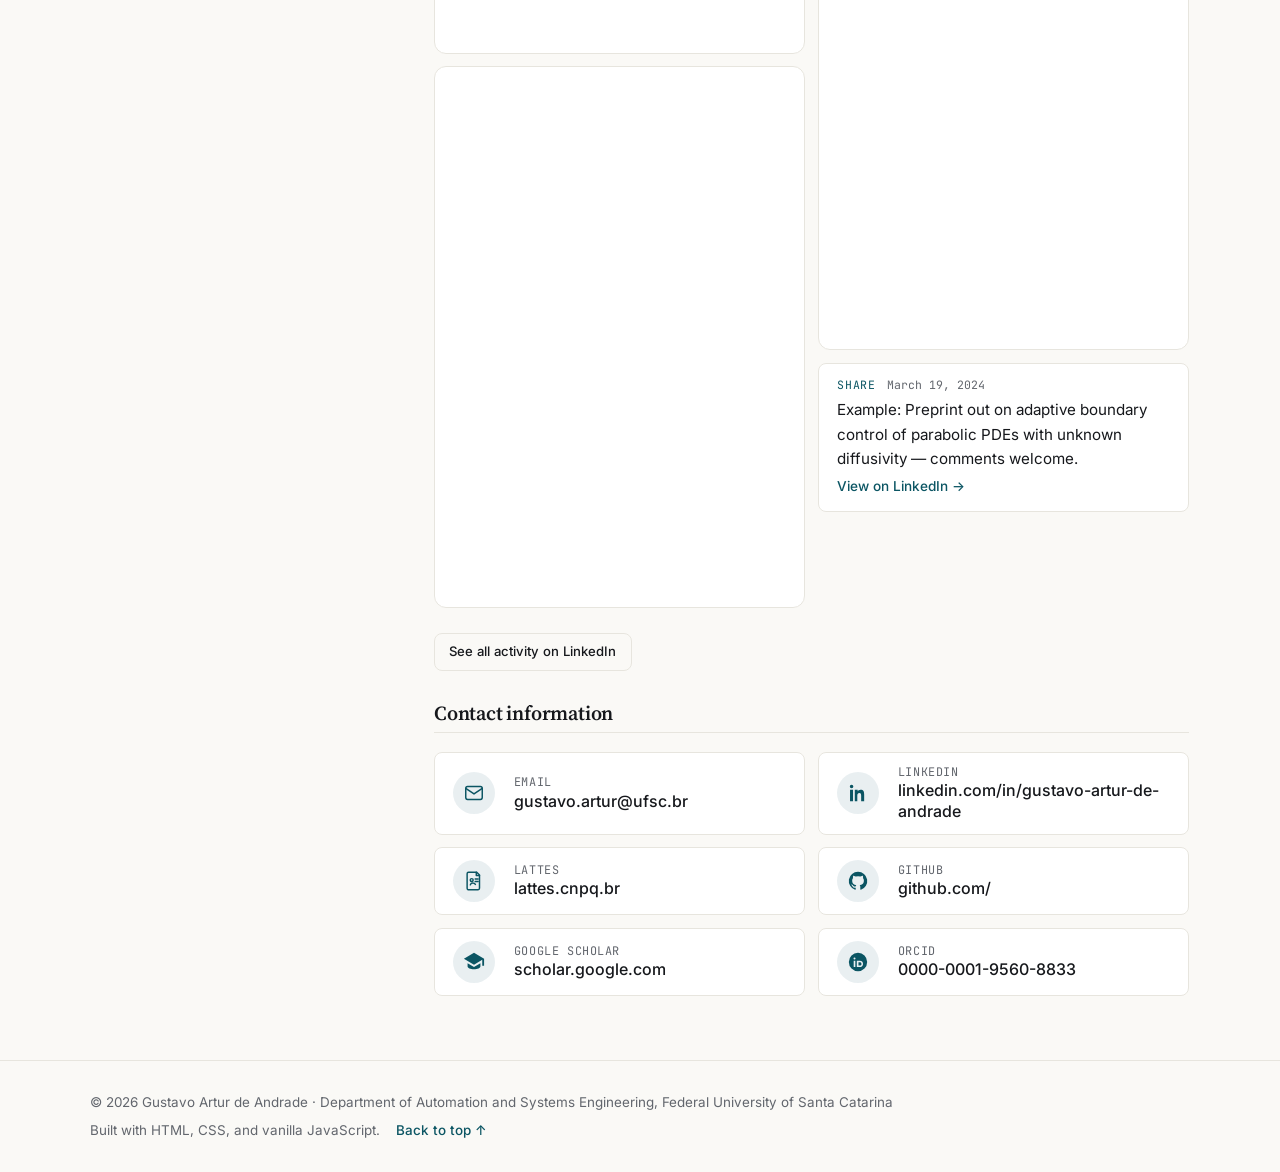
==== commit dfa6cb60: "Initial commit" ====
--- a/index.html
+++ b/index.html
@@ -14,11 +14,11 @@
   <meta property="og:title" content="Gustavo Artur de Andrade — Control of Distributed-Parameter Systems" />
   <meta property="og:description" content="Boundary control of PDEs, infinite-dimensional systems, and machine learning for control." />
   <meta property="og:url" content="https://example.edu/~paulo.biazetto/index.html" />
-  <meta property="og:image" content="assets/profile/profile.svg" />
+  <meta property="og:image" content="assets/profile/profile_2.jpeg" />
   <meta name="twitter:card" content="summary_large_image" />
   <meta name="twitter:title" content="Gustavo Artur de Andrade — Control of Distributed-Parameter Systems" />
   <meta name="twitter:description" content="Boundary control of PDEs, infinite-dimensional systems, and machine learning for control." />
-  <meta name="twitter:image" content="assets/profile/profile.svg" />
+  <meta name="twitter:image" content="assets/profile/profile_2.jpeg" />
   <link rel="icon" type="image/svg+xml" href="assets/icons/favicon.svg" />
 
   <!-- Fonts -->
@@ -47,7 +47,7 @@
         <!-- LEFT: identity / presentation -->
         <aside class="home-aside">
           <!-- Professional photo placeholder — replace src with a real photo. -->
-          <img class="home-photo" src="assets/profile/profile.svg" alt="Portrait of Gustavo Artur de Andrade" width="640" height="800" />
+          <img class="home-photo" src="assets/profile/profile_2.jpeg" alt="Portrait of Gustavo Artur de Andrade" width="640" height="800" />
           <div>
             <h1 class="home-name">Gustavo Artur de Andrade</h1>
             <p class="home-role">Professor of Control Engineering</p>
@@ -64,10 +64,12 @@
                the commented slots below. Each .home-university__logo fills
                its grid cell, scaled with object-fit: contain (no stretching). -->
           <div class="home-university" aria-label="Affiliated institutions">
-            <img class="home-university__logo" src="assets/profile/university-logo.png" alt="Universidade Federal de Santa Catarina seal" loading="lazy" />
-            <img class="home-university__logo" src="assets/profile/sba-logo.png" alt="" loading="lazy" />
-            <img class="home-university__logo" src="assets/profile/sba-logo.png" alt="" loading="lazy" />
-            <!-- <img class="home-university__logo" src="assets/profile/logo-4.png" alt="" loading="lazy" /> -->
+            <div class="home-university__inner">
+              <img class="home-university__logo" src="assets/profile/university-logo.png" alt="Universidade Federal de Santa Catarina seal" loading="lazy" />
+              <img class="home-university__logo" src="assets/profile/sbai-logo.png" alt="" loading="lazy" />
+              <img class="home-university__logo" src="assets/profile/sba-logo.png" alt="" loading="lazy" />
+              <!-- <img class="home-university__logo" src="assets/profile/logo-4.png" alt="" loading="lazy" /> -->
+            </div>
           </div>
         </aside>
 
@@ -124,12 +126,6 @@
             </ul>
           </section>
 
-          <!-- Contact information (toggle: HOME_SECTIONS.contact in script.js) -->
-          <section class="home-block" id="home-contact" data-section="contact" aria-labelledby="contact-heading">
-            <h2 class="home-block__heading" id="contact-heading">Contact information</h2>
-            <ul class="contact-list" data-contacts></ul>
-          </section>
-
           <!-- LinkedIn activity (toggle: HOME_SECTIONS.linkedin in script.js) -->
           <section class="home-block linkedin" data-section="linkedin" aria-labelledby="linkedin-heading">
             <h2 class="home-block__heading" id="linkedin-heading">LinkedIn activity</h2>
@@ -138,6 +134,12 @@
                    remaining cells of the same auto-fill grid. -->
               <div class="linkedin__feed" id="linkedin-feed"></div>
             </div>
+          </section>
+
+          <!-- Contact information (toggle: HOME_SECTIONS.contact in script.js) -->
+          <section class="home-block" id="home-contact" data-section="contact" aria-labelledby="contact-heading">
+            <h2 class="home-block__heading" id="contact-heading">Contact information</h2>
+            <ul class="contact-list" data-contacts></ul>
           </section>
 
         </div>
--- a/style.css
+++ b/style.css
@@ -459,26 +459,27 @@
 /* Social icon row. */
 .socials { display: flex; flex-wrap: wrap; gap: var(--spacing-xs); margin-top: var(--spacing-xs); }
 
-/* Affiliated institutions: packed like LinkedIn activity. column-count: 2
-   flows the logos top-to-bottom in each column, so as new logos are added
-   they fill the gaps in the first column before spilling into the second.
-   The gap matches the spacing used in Contact information / LinkedIn. */
 .home-university {
+  width: 100%;
+  min-width: 0;
   margin-top: var(--spacing-sm);
   padding-top: var(--spacing-md);
   border-top: 1px solid var(--color-border);
-  column-count: 2;
+}
+.home-university__inner {
+  columns: 2;
   column-gap: calc(var(--spacing-md) * 0.7);
-  column-fill: auto;
+  width: 100%;
+  overflow: hidden;
 }
 .home-university__logo {
   width: 100%;
   height: auto;
   object-fit: contain;
   display: inline-block;
-  vertical-align: top;
   break-inside: avoid;
   margin-bottom: calc(var(--spacing-md) * 0.7);
+  vertical-align: top;
 }
 .social {
   display: grid; place-items: center;
